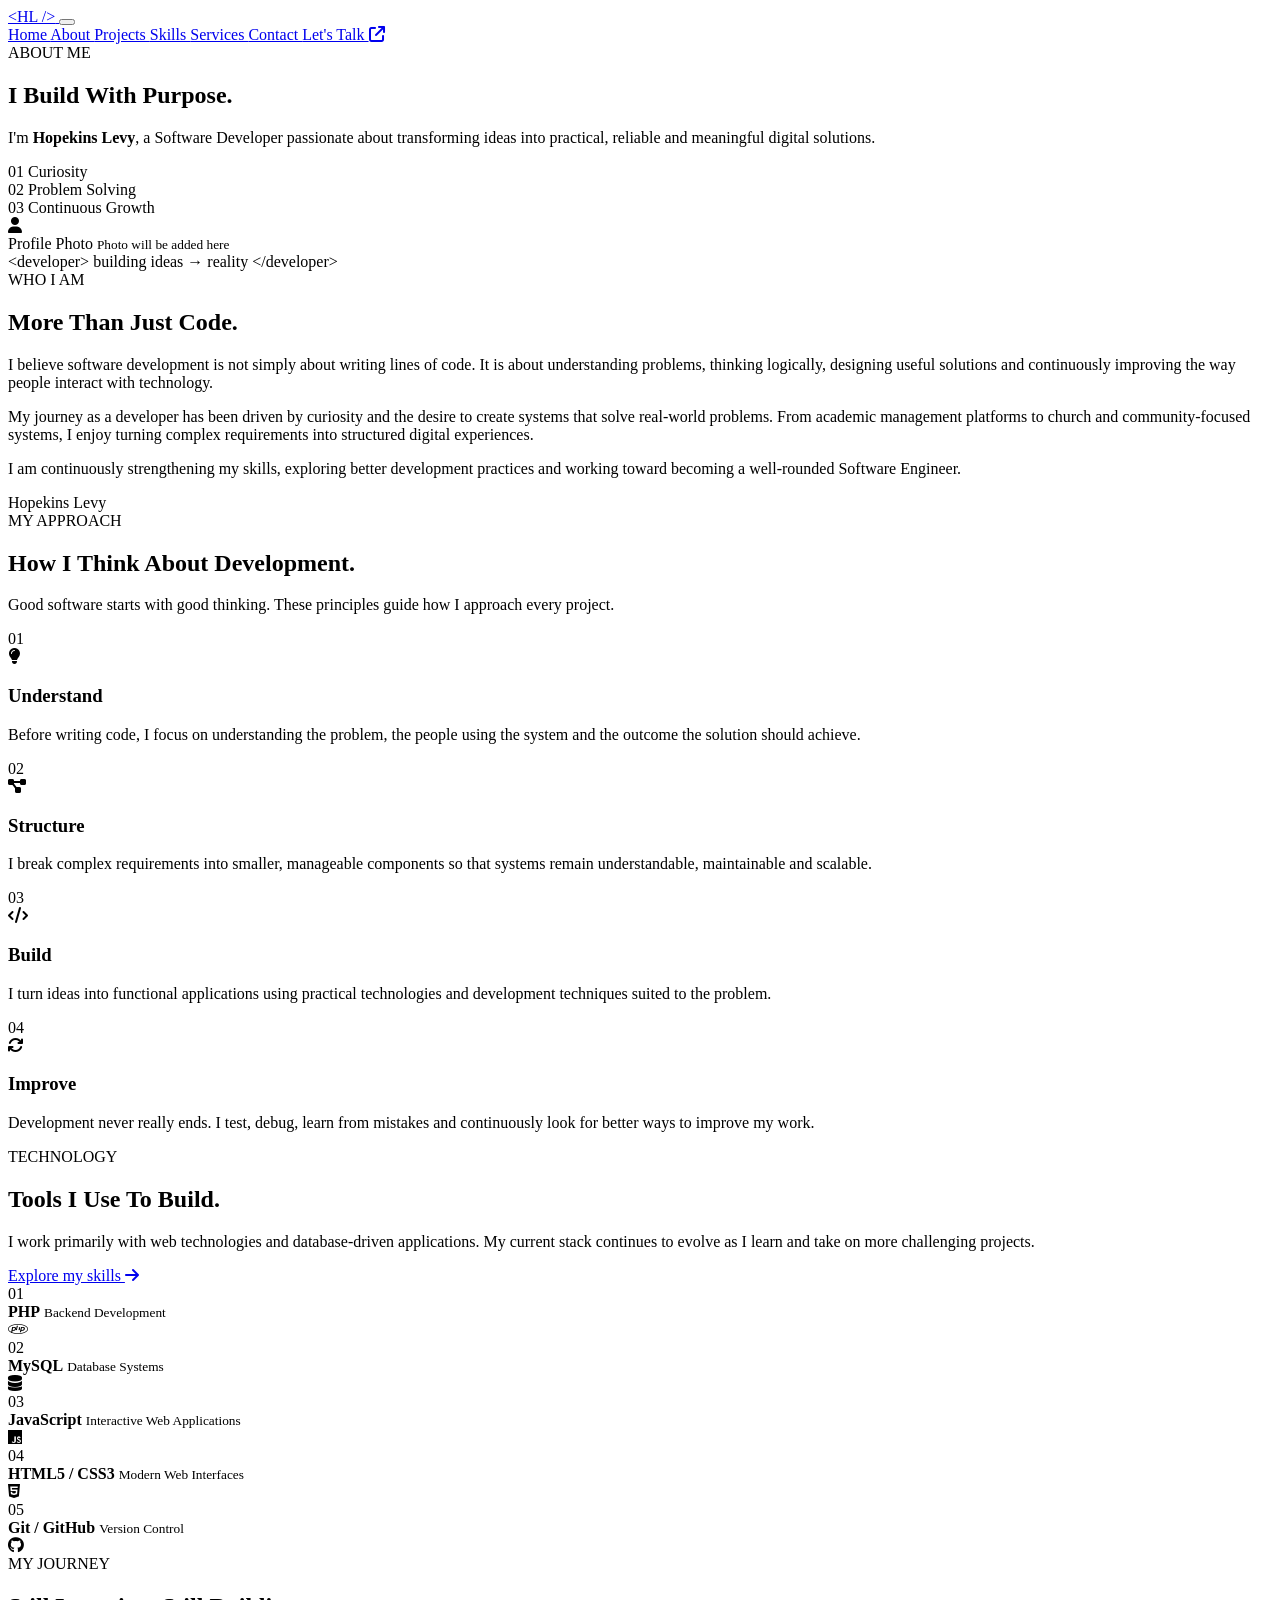
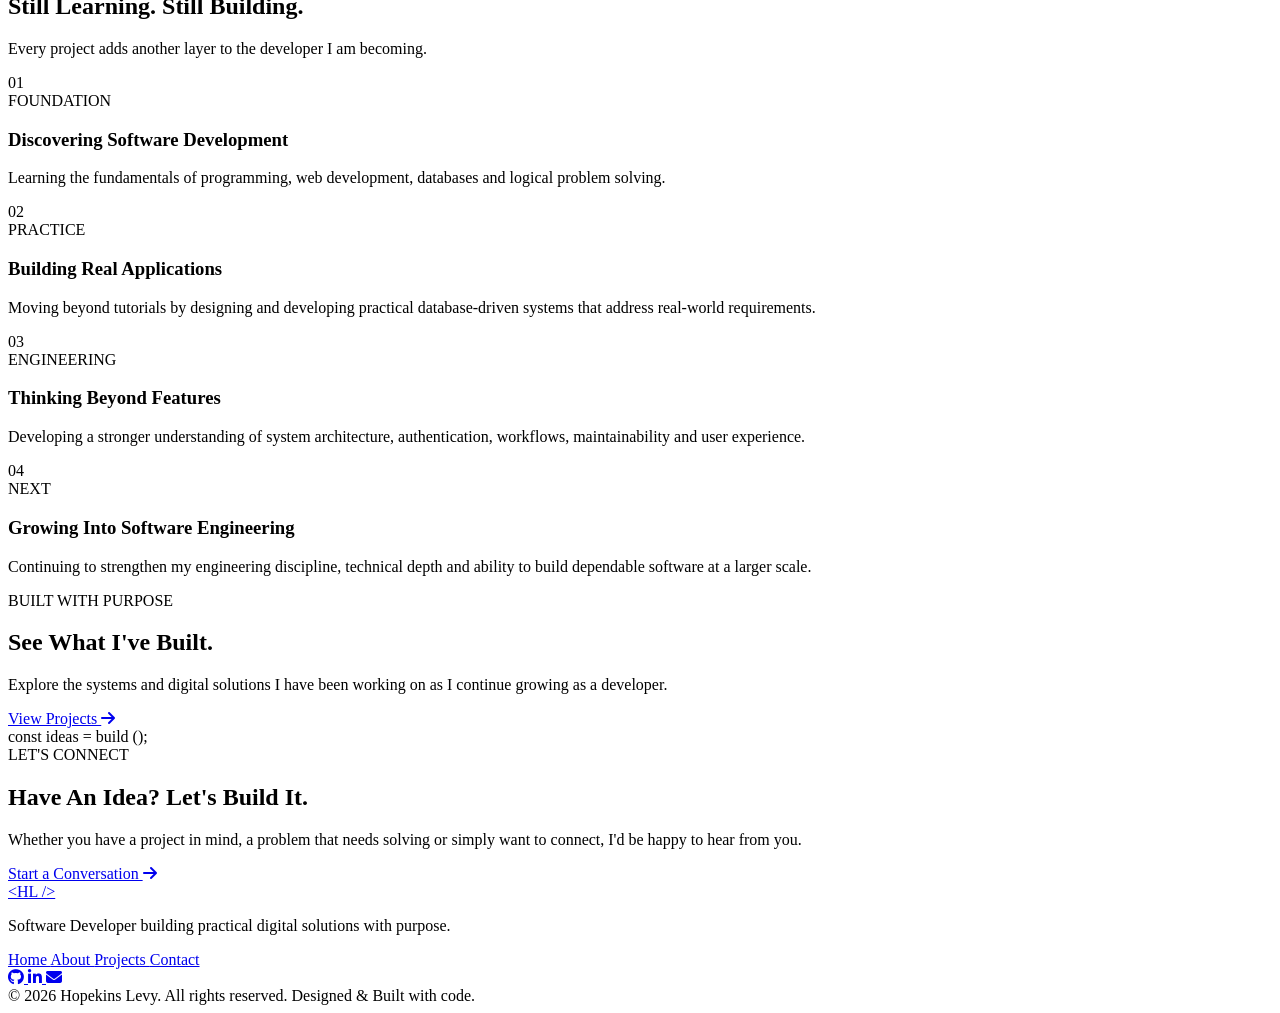
==== about.html @ 7e8008f3 "Add files via upload" ====
<!DOCTYPE html>
<html lang="en">
<head>
    <meta charset="UTF-8">
    <meta name="viewport" content="width=device-width, initial-scale=1.0">

    <meta
        name="description"
        content="About Hopekins Levy — Software Developer focused on building modern, practical and meaningful digital solutions."
    >

    <meta name="author" content="Hopekins Levy">

    <title>About Me | Hopekins Levy</title>

    <!-- Google Fonts -->
    <link rel="preconnect" href="https://fonts.googleapis.com">
    <link rel="preconnect" href="https://fonts.gstatic.com" crossorigin>

    <link
        href="https://fonts.googleapis.com/css2?family=Inter:wght@400;500;600;700;800&family=JetBrains+Mono:wght@400;500;600&display=swap"
        rel="stylesheet"
    >

    <!-- Font Awesome -->
    <link
        rel="stylesheet"
        href="https://cdnjs.cloudflare.com/ajax/libs/font-awesome/6.5.2/css/all.min.css"
    >

    <!-- Main Styles -->
    <link rel="stylesheet" href="css/style.css">
</head>

<body>

    <!-- =========================================================
         HEADER
    ========================================================== -->
    <header class="site-header">

        <div class="container nav-container">

            <a href="index.html" class="logo">
                <span class="logo-mark">&lt;HL /&gt;</span>
            </a>

            <button
                class="menu-toggle"
                id="menuToggle"
                aria-label="Open navigation menu"
                aria-expanded="false"
            >
                <span></span>
                <span></span>
                <span></span>
            </button>

            <nav class="main-nav" id="mainNav">

                <a href="index.html">
                    Home
                </a>

                <a href="about.html" class="active">
                    About
                </a>

                <a href="projects.html">
                    Projects
                </a>

                <a href="index.html#skills">
                    Skills
                </a>

                <a href="index.html#services">
                    Services
                </a>

                <a href="index.html#contact">
                    Contact
                </a>

                <a href="index.html#contact" class="nav-cta">
                    Let's Talk
                    <i class="fa-solid fa-arrow-up-right-from-square"></i>
                </a>

            </nav>

        </div>

    </header>


    <main>

        <!-- =====================================================
             ABOUT HERO
        ====================================================== -->
        <section class="about-hero">

            <div class="about-grid-bg"></div>

            <div class="container">

                <div class="about-hero-content">

                    <div class="section-eyebrow">
                        <span class="eyebrow-line"></span>
                        <span>ABOUT ME</span>
                    </div>

                    <h1>
                        I Build With
                        <span>Purpose.</span>
                    </h1>

                    <p class="about-hero-intro">
                        I'm <strong>Hopekins Levy</strong>, a Software Developer
                        passionate about transforming ideas into practical,
                        reliable and meaningful digital solutions.
                    </p>

                    <div class="about-hero-meta">

                        <div class="about-meta-item">
                            <span class="meta-number">01</span>
                            <span class="meta-label">Curiosity</span>
                        </div>

                        <div class="about-meta-item">
                            <span class="meta-number">02</span>
                            <span class="meta-label">Problem Solving</span>
                        </div>

                        <div class="about-meta-item">
                            <span class="meta-number">03</span>
                            <span class="meta-label">Continuous Growth</span>
                        </div>

                    </div>

                </div>

            </div>

        </section>


        <!-- =====================================================
             INTRODUCTION
        ====================================================== -->
        <section class="about-introduction">

            <div class="container">

                <div class="about-intro-grid">

                    <!-- Profile Visual -->
                    <div class="about-profile">

                        <div class="profile-frame">

                            <div class="profile-placeholder">

                                <div class="profile-placeholder-icon">
                                    <i class="fa-solid fa-user"></i>
                                </div>

                                <span>
                                    Profile Photo
                                </span>

                                <small>
                                    Photo will be added here
                                </small>

                            </div>

                            <div class="profile-corner profile-corner-top"></div>
                            <div class="profile-corner profile-corner-bottom"></div>

                        </div>

                        <div class="profile-code">
                            <span>&lt;developer&gt;</span>
                            <span>building ideas → reality</span>
                            <span>&lt;/developer&gt;</span>
                        </div>

                    </div>


                    <!-- Introduction Content -->
                    <div class="about-intro-content">

                        <div class="section-eyebrow">
                            <span class="eyebrow-line"></span>
                            <span>WHO I AM</span>
                        </div>

                        <h2>
                            More Than Just
                            <span>Code.</span>
                        </h2>

                        <p>
                            I believe software development is not simply about
                            writing lines of code. It is about understanding
                            problems, thinking logically, designing useful
                            solutions and continuously improving the way people
                            interact with technology.
                        </p>

                        <p>
                            My journey as a developer has been driven by
                            curiosity and the desire to create systems that
                            solve real-world problems. From academic management
                            platforms to church and community-focused systems,
                            I enjoy turning complex requirements into
                            structured digital experiences.
                        </p>

                        <p>
                            I am continuously strengthening my skills,
                            exploring better development practices and working
                            toward becoming a well-rounded Software Engineer.
                        </p>

                        <div class="about-signature">
                            <span class="signature-line"></span>
                            <span>Hopekins Levy</span>
                        </div>

                    </div>

                </div>

            </div>

        </section>


        <!-- =====================================================
             DEVELOPMENT MINDSET
        ====================================================== -->
        <section class="about-mindset">

            <div class="container">

                <div class="section-heading-centered">

                    <div class="section-eyebrow">
                        <span class="eyebrow-line"></span>
                        <span>MY APPROACH</span>
                        <span class="eyebrow-line"></span>
                    </div>

                    <h2>
                        How I Think About
                        <span>Development.</span>
                    </h2>

                    <p>
                        Good software starts with good thinking.
                        These principles guide how I approach every project.
                    </p>

                </div>


                <div class="mindset-grid">

                    <!-- Card 01 -->
                    <article class="mindset-card">

                        <div class="mindset-number">
                            01
                        </div>

                        <div class="mindset-icon">
                            <i class="fa-solid fa-lightbulb"></i>
                        </div>

                        <h3>
                            Understand
                        </h3>

                        <p>
                            Before writing code, I focus on understanding the
                            problem, the people using the system and the
                            outcome the solution should achieve.
                        </p>

                    </article>


                    <!-- Card 02 -->
                    <article class="mindset-card">

                        <div class="mindset-number">
                            02
                        </div>

                        <div class="mindset-icon">
                            <i class="fa-solid fa-diagram-project"></i>
                        </div>

                        <h3>
                            Structure
                        </h3>

                        <p>
                            I break complex requirements into smaller,
                            manageable components so that systems remain
                            understandable, maintainable and scalable.
                        </p>

                    </article>


                    <!-- Card 03 -->
                    <article class="mindset-card">

                        <div class="mindset-number">
                            03
                        </div>

                        <div class="mindset-icon">
                            <i class="fa-solid fa-code"></i>
                        </div>

                        <h3>
                            Build
                        </h3>

                        <p>
                            I turn ideas into functional applications using
                            practical technologies and development techniques
                            suited to the problem.
                        </p>

                    </article>


                    <!-- Card 04 -->
                    <article class="mindset-card">

                        <div class="mindset-number">
                            04
                        </div>

                        <div class="mindset-icon">
                            <i class="fa-solid fa-arrows-rotate"></i>
                        </div>

                        <h3>
                            Improve
                        </h3>

                        <p>
                            Development never really ends. I test, debug,
                            learn from mistakes and continuously look for
                            better ways to improve my work.
                        </p>

                    </article>

                </div>

            </div>

        </section>


        <!-- =====================================================
             TECHNOLOGY STACK
        ====================================================== -->
        <section class="about-stack">

            <div class="container">

                <div class="about-stack-grid">

                    <div class="about-stack-content">

                        <div class="section-eyebrow">
                            <span class="eyebrow-line"></span>
                            <span>TECHNOLOGY</span>
                        </div>

                        <h2>
                            Tools I Use To
                            <span>Build.</span>
                        </h2>

                        <p>
                            I work primarily with web technologies and
                            database-driven applications. My current stack
                            continues to evolve as I learn and take on more
                            challenging projects.
                        </p>

                        <a href="index.html#skills" class="about-stack-link">
                            Explore my skills
                            <i class="fa-solid fa-arrow-right"></i>
                        </a>

                    </div>


                    <div class="technology-list">

                        <div class="technology-item">
                            <span class="technology-index">01</span>

                            <div>
                                <strong>PHP</strong>
                                <small>Backend Development</small>
                            </div>

                            <i class="fa-brands fa-php"></i>
                        </div>


                        <div class="technology-item">
                            <span class="technology-index">02</span>

                            <div>
                                <strong>MySQL</strong>
                                <small>Database Systems</small>
                            </div>

                            <i class="fa-solid fa-database"></i>
                        </div>


                        <div class="technology-item">
                            <span class="technology-index">03</span>

                            <div>
                                <strong>JavaScript</strong>
                                <small>Interactive Web Applications</small>
                            </div>

                            <i class="fa-brands fa-js"></i>
                        </div>


                        <div class="technology-item">
                            <span class="technology-index">04</span>

                            <div>
                                <strong>HTML5 / CSS3</strong>
                                <small>Modern Web Interfaces</small>
                            </div>

                            <i class="fa-brands fa-html5"></i>
                        </div>


                        <div class="technology-item">
                            <span class="technology-index">05</span>

                            <div>
                                <strong>Git / GitHub</strong>
                                <small>Version Control</small>
                            </div>

                            <i class="fa-brands fa-github"></i>
                        </div>

                    </div>

                </div>

            </div>

        </section>


        <!-- =====================================================
             JOURNEY / TIMELINE
        ====================================================== -->
        <section class="about-journey">

            <div class="container">

                <div class="section-heading-centered">

                    <div class="section-eyebrow">
                        <span class="eyebrow-line"></span>
                        <span>MY JOURNEY</span>
                        <span class="eyebrow-line"></span>
                    </div>

                    <h2>
                        Still Learning.
                        <span>Still Building.</span>
                    </h2>

                    <p>
                        Every project adds another layer to the developer
                        I am becoming.
                    </p>

                </div>


                <div class="journey-timeline">

                    <div class="timeline-line"></div>


                    <!-- Journey 01 -->
                    <div class="timeline-item">

                        <div class="timeline-marker">
                            <span>01</span>
                        </div>

                        <div class="timeline-content">

                            <span class="timeline-label">
                                FOUNDATION
                            </span>

                            <h3>
                                Discovering Software Development
                            </h3>

                            <p>
                                Learning the fundamentals of programming,
                                web development, databases and logical
                                problem solving.
                            </p>

                        </div>

                    </div>


                    <!-- Journey 02 -->
                    <div class="timeline-item">

                        <div class="timeline-marker">
                            <span>02</span>
                        </div>

                        <div class="timeline-content">

                            <span class="timeline-label">
                                PRACTICE
                            </span>

                            <h3>
                                Building Real Applications
                            </h3>

                            <p>
                                Moving beyond tutorials by designing and
                                developing practical database-driven systems
                                that address real-world requirements.
                            </p>

                        </div>

                    </div>


                    <!-- Journey 03 -->
                    <div class="timeline-item">

                        <div class="timeline-marker">
                            <span>03</span>
                        </div>

                        <div class="timeline-content">

                            <span class="timeline-label">
                                ENGINEERING
                            </span>

                            <h3>
                                Thinking Beyond Features
                            </h3>

                            <p>
                                Developing a stronger understanding of system
                                architecture, authentication, workflows,
                                maintainability and user experience.
                            </p>

                        </div>

                    </div>


                    <!-- Journey 04 -->
                    <div class="timeline-item">

                        <div class="timeline-marker">
                            <span>04</span>
                        </div>

                        <div class="timeline-content">

                            <span class="timeline-label">
                                NEXT
                            </span>

                            <h3>
                                Growing Into Software Engineering
                            </h3>

                            <p>
                                Continuing to strengthen my engineering
                                discipline, technical depth and ability to
                                build dependable software at a larger scale.
                            </p>

                        </div>

                    </div>

                </div>

            </div>

        </section>


        <!-- =====================================================
             PROJECT CONNECTION
        ====================================================== -->
        <section class="about-projects">

            <div class="container">

                <div class="about-projects-box">

                    <div class="about-projects-content">

                        <span class="about-projects-label">
                            BUILT WITH PURPOSE
                        </span>

                        <h2>
                            See What I've
                            <span>Built.</span>
                        </h2>

                        <p>
                            Explore the systems and digital solutions I have
                            been working on as I continue growing as a
                            developer.
                        </p>

                        <a href="projects.html" class="about-projects-button">
                            View Projects
                            <i class="fa-solid fa-arrow-right"></i>
                        </a>

                    </div>


                    <div class="about-projects-decoration">

                        <div class="code-decoration">
                            <span>const</span>
                            <span>ideas</span>
                            <span>=</span>
                            <span>build</span>
                            <span>();</span>
                        </div>

                    </div>

                </div>

            </div>

        </section>


        <!-- =====================================================
             CTA
        ====================================================== -->
        <section class="about-cta">

            <div class="container">

                <div class="about-cta-inner">

                    <div class="section-eyebrow">
                        <span class="eyebrow-line"></span>
                        <span>LET'S CONNECT</span>
                    </div>

                    <h2>
                        Have An Idea?
                        <span>Let's Build It.</span>
                    </h2>

                    <p>
                        Whether you have a project in mind, a problem that
                        needs solving or simply want to connect, I'd be happy
                        to hear from you.
                    </p>

                    <a href="index.html#contact" class="cta-button">
                        Start a Conversation
                        <i class="fa-solid fa-arrow-right"></i>
                    </a>

                </div>

            </div>

        </section>

    </main>


    <!-- =========================================================
         FOOTER
    ========================================================== -->
    <footer class="site-footer">

        <div class="container">

            <div class="footer-top">

                <div class="footer-brand">

                    <a href="index.html" class="logo">
                        <span class="logo-mark">&lt;HL /&gt;</span>
                    </a>

                    <p>
                        Software Developer building practical digital
                        solutions with purpose.
                    </p>

                </div>


                <div class="footer-links">

                    <a href="index.html">
                        Home
                    </a>

                    <a href="about.html">
                        About
                    </a>

                    <a href="projects.html">
                        Projects
                    </a>

                    <a href="index.html#contact">
                        Contact
                    </a>

                </div>


                <div class="footer-socials">

                    <a href="#" aria-label="GitHub">
                        <i class="fa-brands fa-github"></i>
                    </a>

                    <a href="#" aria-label="LinkedIn">
                        <i class="fa-brands fa-linkedin-in"></i>
                    </a>

                    <a href="mailto:your@email.com" aria-label="Email">
                        <i class="fa-solid fa-envelope"></i>
                    </a>

                </div>

            </div>


            <div class="footer-bottom">

                <span>
                    © <span id="currentYear"></span> Hopekins Levy.
                    All rights reserved.
                </span>

                <span class="footer-code">
                    Designed & Built with code.
                </span>

            </div>

        </div>

    </footer>


    <!-- =========================================================
         SCRIPT
    ========================================================== -->
    <script src="js/script.js"></script>

</body>
</html>
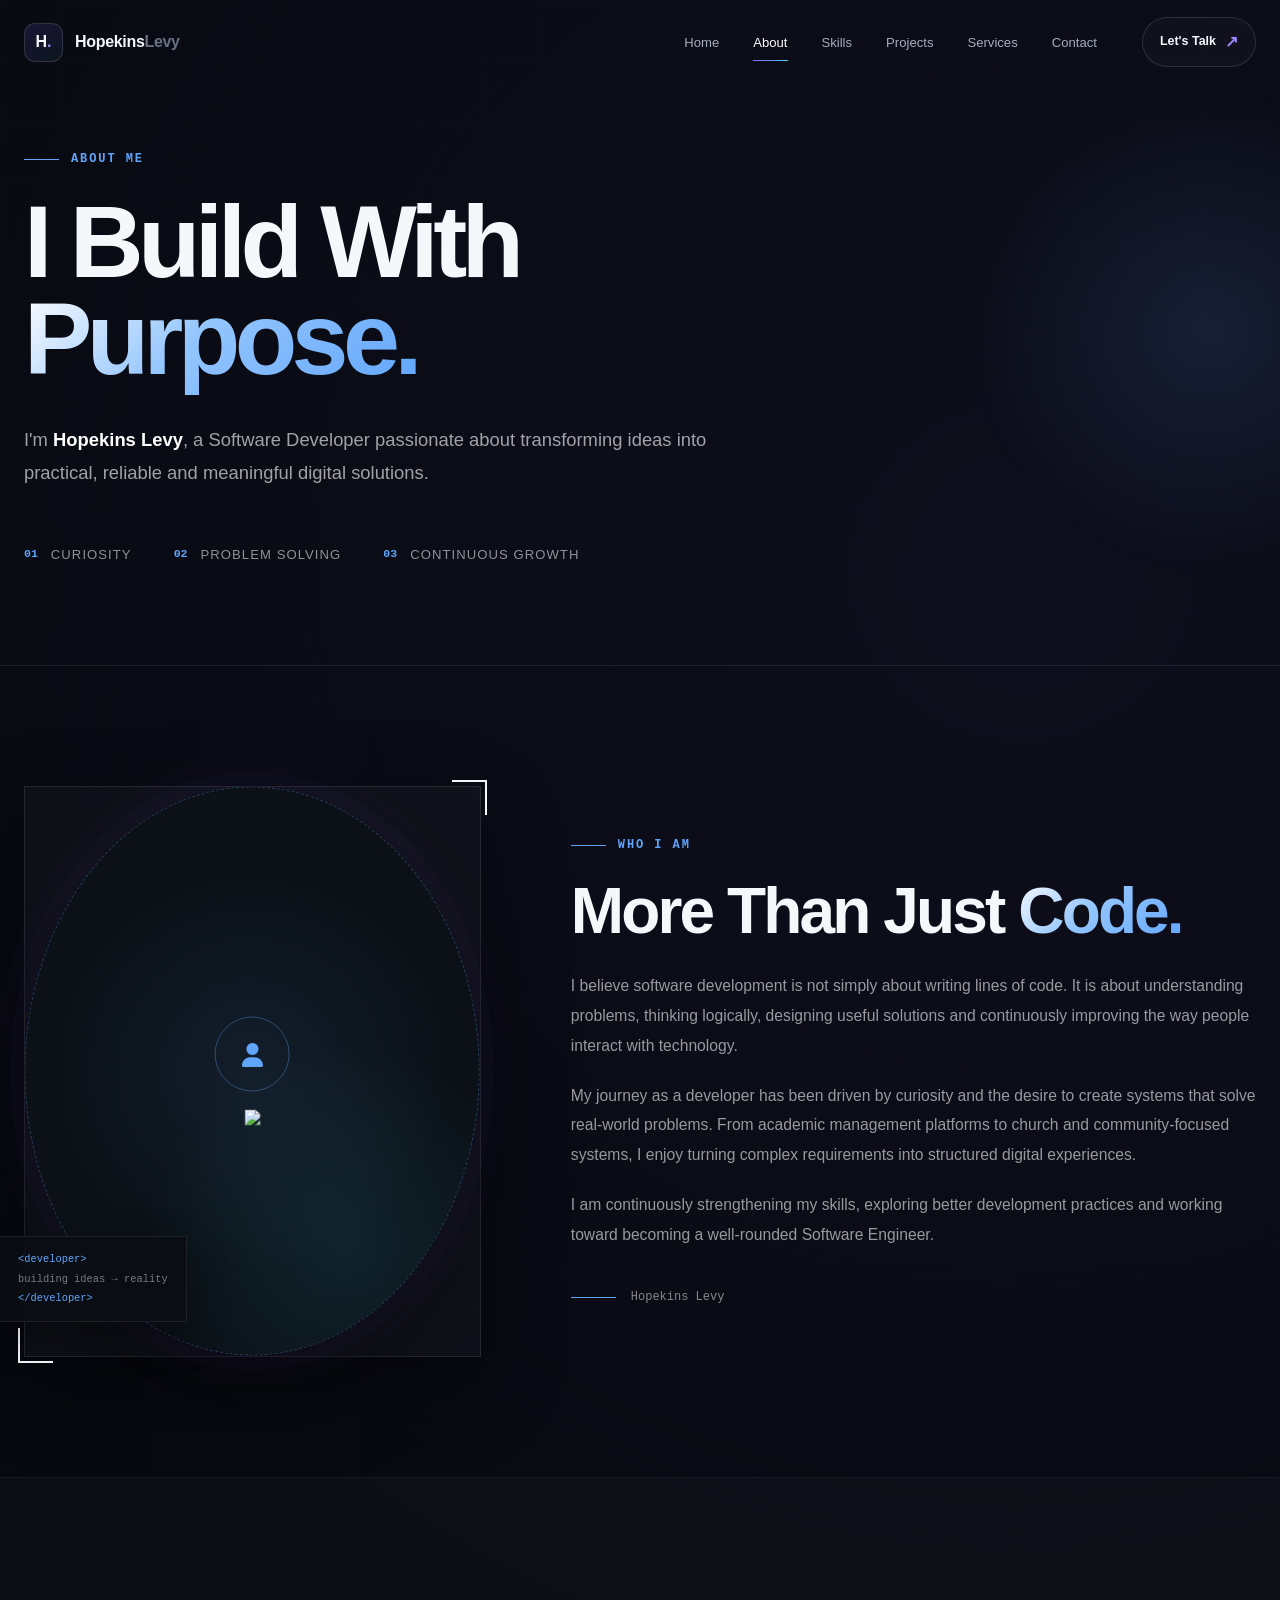
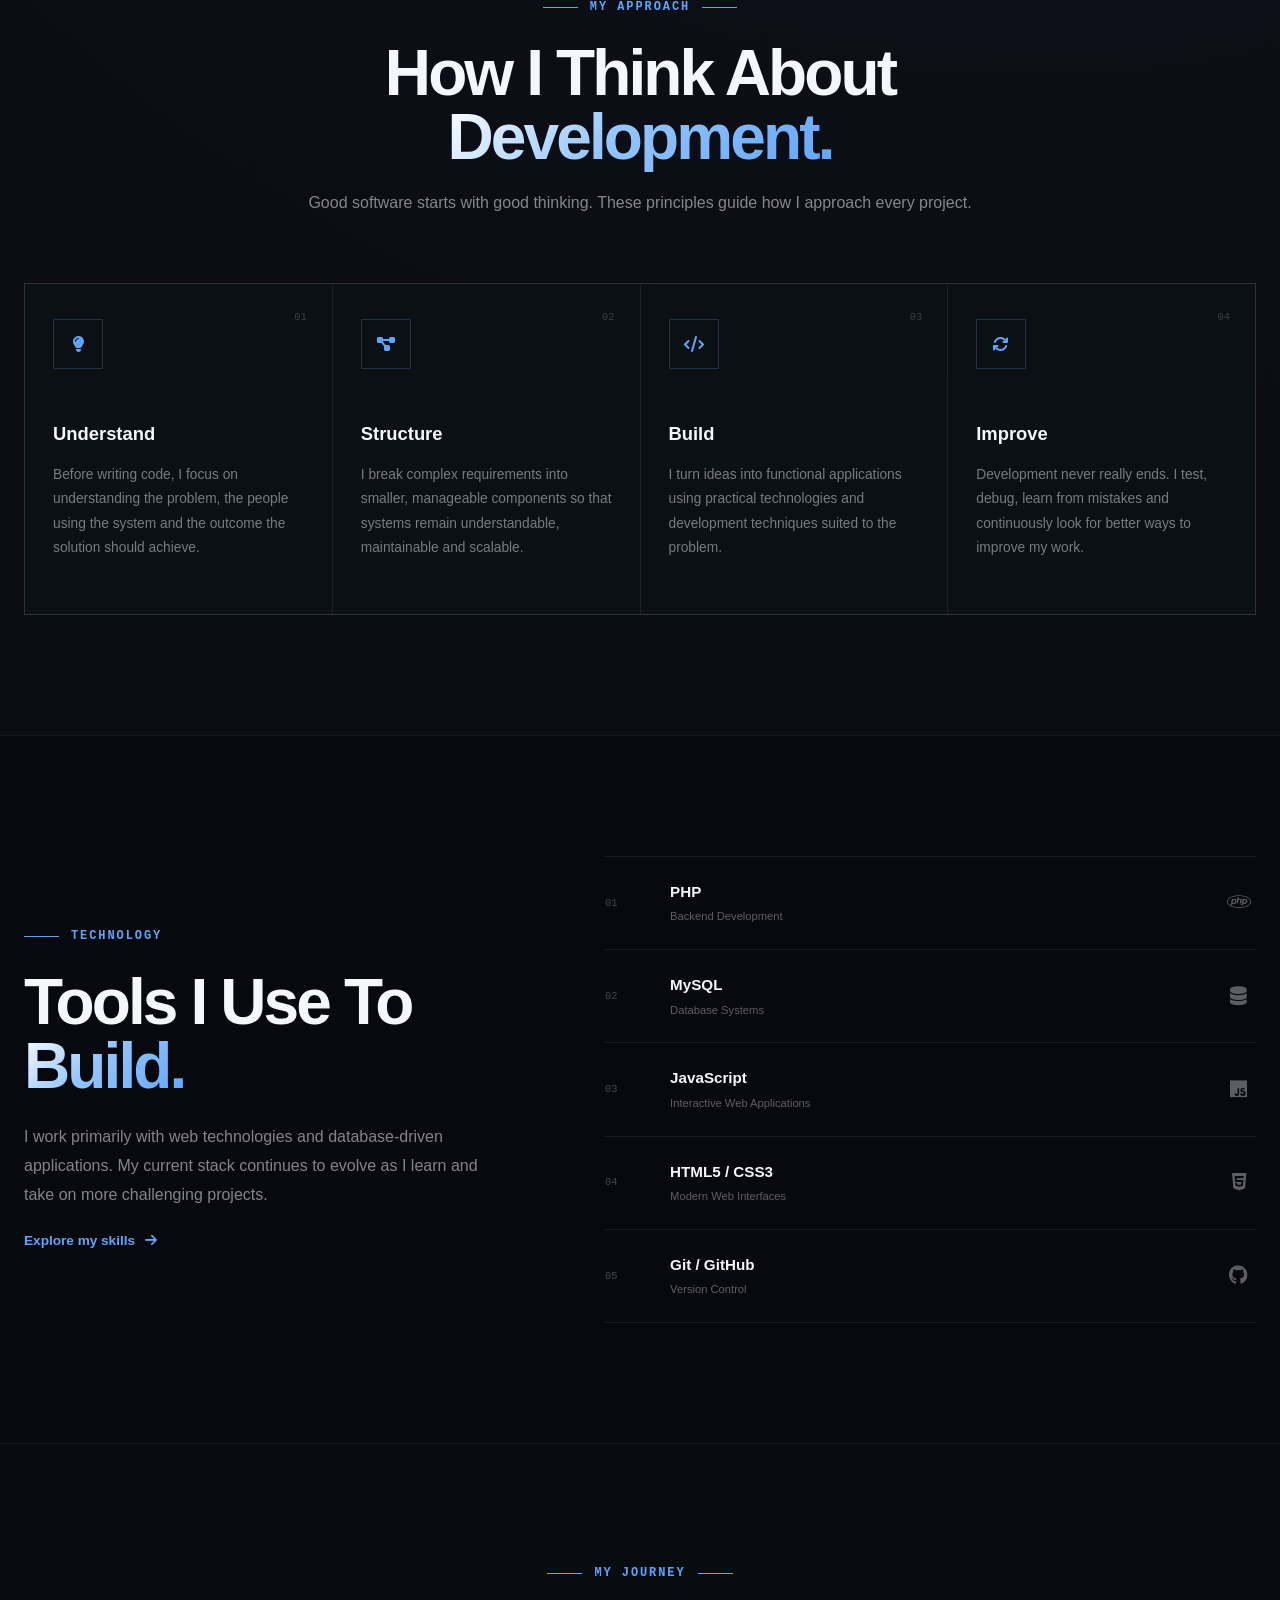
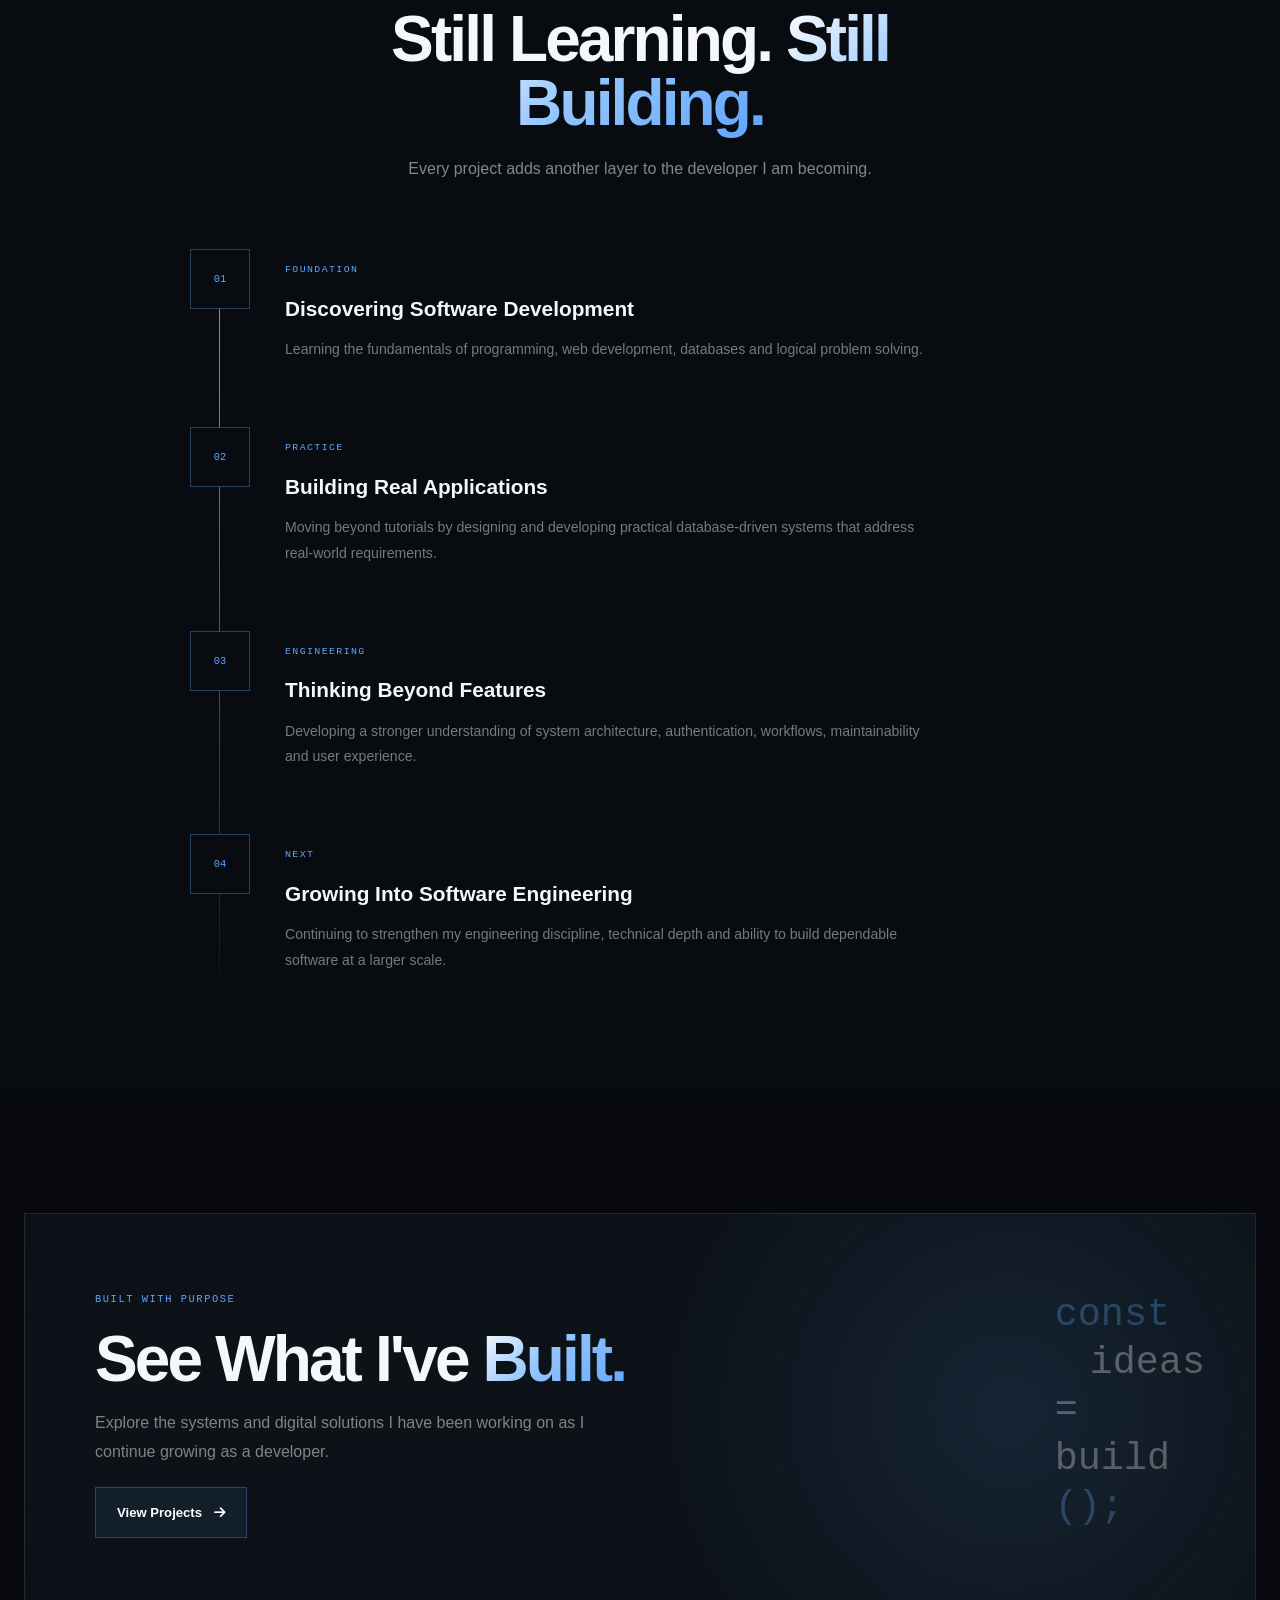
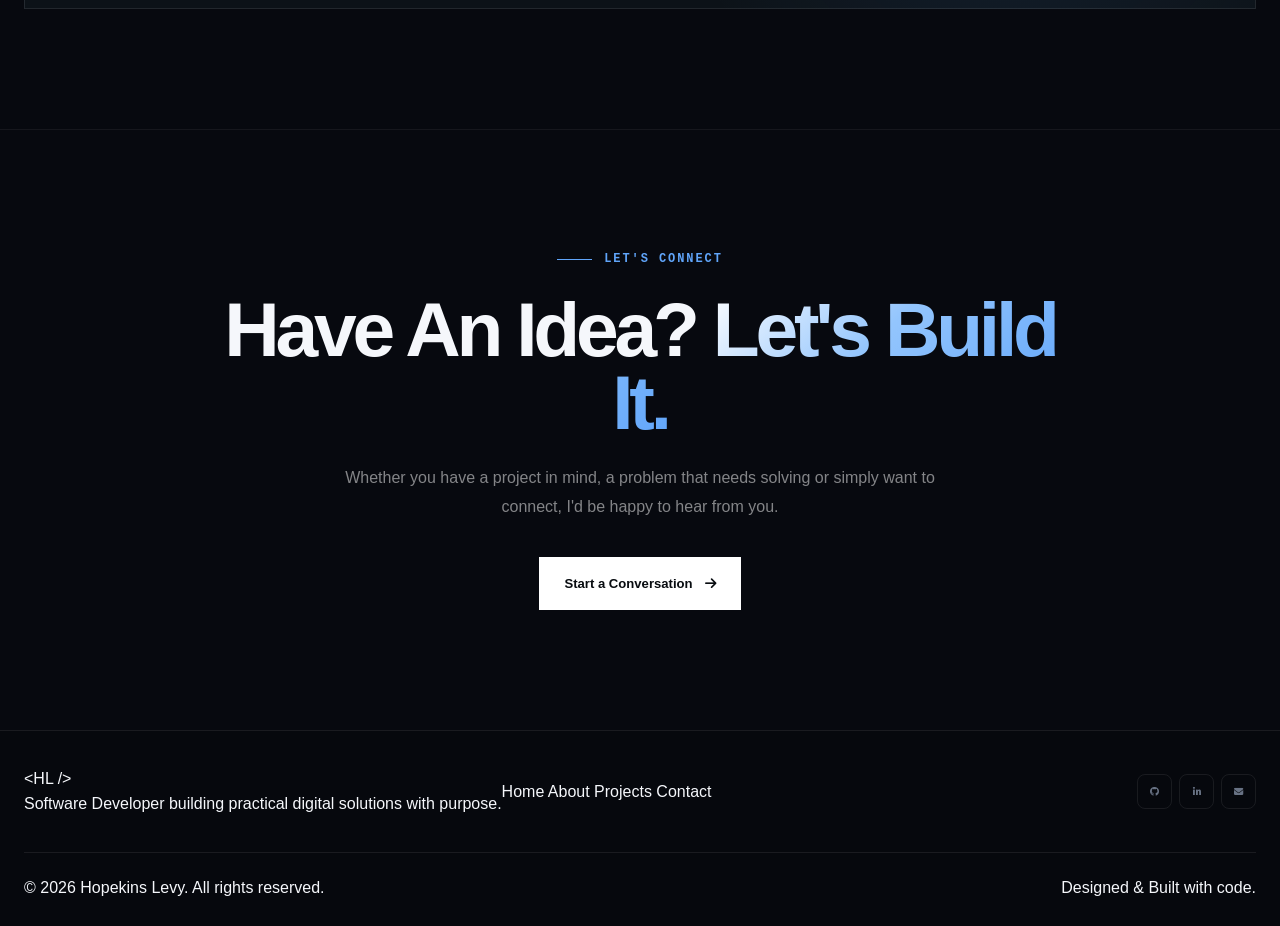
==== commit 0f300d64: "Update about.html" ====
--- a/about.html
+++ b/about.html
@@ -33,67 +33,73 @@
 </head>
 
 <body>
-
-    <!-- =========================================================
-         HEADER
-    ========================================================== -->
-    <header class="site-header">
+<!-- =========================================================
+         HEADER / NAVIGATION
+         ========================================================= -->
+    <header class="site-header" id="siteHeader">
 
         <div class="container nav-container">
 
-            <a href="index.html" class="logo">
-                <span class="logo-mark">&lt;HL /&gt;</span>
+            <!-- Logo -->
+            <a href="#home" class="brand" aria-label="Hopekins Levy Home">
+
+                <span class="brand-mark">
+                    H<span>.</span>
+                </span>
+
+                <span class="brand-name">
+                    Hopekins<span>Levy</span>
+                </span>
+
             </a>
 
-            <button
-                class="menu-toggle"
-                id="menuToggle"
-                aria-label="Open navigation menu"
-                aria-expanded="false"
-            >
-                <span></span>
-                <span></span>
-                <span></span>
-            </button>
-
-            <nav class="main-nav" id="mainNav">
-
-                <a href="index.html">
-                    Home
+
+            <!-- Desktop Navigation -->
+            <nav class="main-nav" id="mainNav" aria-label="Main navigation">
+
+                <a href="index.html" class="nav-link">Home</a>
+
+                <a href="about.html" class="nav-link active">About</a>
+
+                <a href="skills.html" class="nav-link">Skills</a>
+
+                <a href="project.html" class="nav-link">Projects</a>
+
+                <a href="services.html" class="nav-link">Services</a>
+
+                <a href="contact.html" class="nav-link">Contact</a>
+
+            </nav>
+
+
+            <!-- Header actions -->
+            <div class="nav-actions">
+
+                <a href="#contact" class="nav-contact-button">
+                    Let's Talk
+                    <span class="button-arrow">↗</span>
                 </a>
 
-                <a href="about.html" class="active">
-                    About
-                </a>
-
-                <a href="projects.html">
-                    Projects
-                </a>
-
-                <a href="index.html#skills">
-                    Skills
-                </a>
-
-                <a href="index.html#services">
-                    Services
-                </a>
-
-                <a href="index.html#contact">
-                    Contact
-                </a>
-
-                <a href="index.html#contact" class="nav-cta">
-                    Let's Talk
-                    <i class="fa-solid fa-arrow-up-right-from-square"></i>
-                </a>
-
-            </nav>
+
+                <!-- Mobile menu button -->
+                <button
+                    class="menu-toggle"
+                    id="menuToggle"
+                    type="button"
+                    aria-label="Open navigation menu"
+                    aria-expanded="false"
+                    aria-controls="mainNav"
+                >
+                    <span></span>
+                    <span></span>
+                    <span></span>
+                </button>
+
+            </div>
 
         </div>
 
     </header>
-
-
     <main>
 
         <!-- =====================================================
@@ -170,12 +176,8 @@
                                 </div>
 
                                 <span>
-                                    Profile Photo
+                                     <img src="assets/images/Generated Image July 05, 2026 - 7_16PM.png">
                                 </span>
-
-                                <small>
-                                    Photo will be added here
-                                </small>
 
                             </div>
 
@@ -811,4 +813,4 @@
     <script src="js/script.js"></script>
 
 </body>
-</html>+</html>
--- a/css/style.css
+++ b/css/style.css
@@ -0,0 +1,8094 @@
+/* ================================================================
+   HOPEKINS LEVY — PERSONAL PORTFOLIO
+   Main stylesheet
+   Modern Dark Developer Portfolio
+   ================================================================ */
+
+
+/* ================================================================
+   01. ROOT VARIABLES
+   ================================================================ */
+
+:root {
+
+    /* Colors */
+    --bg-main: #07090f;
+    --bg-secondary: #0b0e16;
+    --bg-card: #10141e;
+    --bg-card-light: #141925;
+
+    --text-primary: #f5f7fb;
+    --text-secondary: #a4adbd;
+    --text-muted: #687284;
+
+    --accent: #7c5cff;
+    --accent-light: #9d87ff;
+    --accent-blue: #4f8cff;
+    --accent-cyan: #42d9ff;
+
+    --border: rgba(255, 255, 255, 0.08);
+    --border-light: rgba(255, 255, 255, 0.13);
+
+    --white: #ffffff;
+
+    /* Gradients */
+    --gradient-main:
+        linear-gradient(
+            135deg,
+            #8b6cff 0%,
+            #5f8cff 50%,
+            #43d9ff 100%
+        );
+
+    --gradient-text:
+        linear-gradient(
+            100deg,
+            #a58dff 0%,
+            #6f9dff 48%,
+            #52dcff 100%
+        );
+
+    /* Typography */
+    --font-body: "Inter", sans-serif;
+    --font-display: "Space Grotesk", sans-serif;
+
+    /* Layout */
+    --container: 1240px;
+    --nav-height: 84px;
+
+    /* Radius */
+    --radius-sm: 8px;
+    --radius-md: 16px;
+    --radius-lg: 24px;
+    --radius-xl: 32px;
+
+    /* Shadows */
+    --shadow-card:
+        0 25px 70px rgba(0, 0, 0, 0.35);
+
+    --shadow-glow:
+        0 0 60px rgba(124, 92, 255, 0.16);
+
+    /* Transitions */
+    --transition-fast: 0.2s ease;
+    --transition: 0.35s ease;
+    --transition-slow: 0.6s ease;
+}
+
+
+/* ================================================================
+   02. RESET
+   ================================================================ */
+
+*,
+*::before,
+*::after {
+    margin: 0;
+    padding: 0;
+    box-sizing: border-box;
+}
+
+
+html {
+    scroll-behavior: smooth;
+    scroll-padding-top: 100px;
+}
+
+
+body {
+    min-height: 100vh;
+
+    background:
+        radial-gradient(
+            circle at 80% 10%,
+            rgba(91, 75, 180, 0.08),
+            transparent 28%
+        ),
+        var(--bg-main);
+
+    color: var(--text-primary);
+
+    font-family: var(--font-body);
+
+    line-height: 1.6;
+
+    overflow-x: hidden;
+}
+
+
+body.menu-open {
+    overflow: hidden;
+}
+
+
+img {
+    display: block;
+    max-width: 100%;
+}
+
+
+a {
+    color: inherit;
+    text-decoration: none;
+}
+
+
+button,
+input,
+textarea {
+    font: inherit;
+}
+
+
+button {
+    border: 0;
+    cursor: pointer;
+}
+
+
+ul,
+ol {
+    list-style: none;
+}
+
+
+/* ================================================================
+   03. GLOBAL CONTAINER / SECTION
+   ================================================================ */
+
+.container {
+    width: min(
+        calc(100% - 48px),
+        var(--container)
+    );
+
+    margin-inline: auto;
+}
+
+
+.section {
+    position: relative;
+    padding: 140px 0;
+}
+
+
+.section-heading {
+    display: flex;
+    align-items: flex-start;
+    gap: 30px;
+
+    margin-bottom: 75px;
+}
+
+
+.section-number {
+    display: flex;
+    align-items: center;
+    justify-content: center;
+
+    min-width: 48px;
+    height: 48px;
+
+    border: 1px solid var(--border-light);
+    border-radius: 50%;
+
+    color: var(--accent-light);
+
+    font-family: var(--font-display);
+    font-size: 0.78rem;
+    font-weight: 600;
+
+    letter-spacing: 0.05em;
+}
+
+
+.section-label {
+    margin-bottom: 13px;
+
+    color: var(--accent-light);
+
+    font-size: 0.72rem;
+    font-weight: 700;
+
+    letter-spacing: 0.2em;
+}
+
+
+.section-heading h2 {
+    max-width: 750px;
+
+    font-family: var(--font-display);
+
+    font-size: clamp(
+        2.3rem,
+        5vw,
+        4.5rem
+    );
+
+    font-weight: 600;
+
+    line-height: 1.04;
+
+    letter-spacing: -0.045em;
+}
+
+
+.gradient-text {
+    background: var(--gradient-text);
+
+    -webkit-background-clip: text;
+    background-clip: text;
+
+    -webkit-text-fill-color: transparent;
+    color: transparent;
+}
+
+
+/* ================================================================
+   04. PAGE LOADER
+   ================================================================ */
+
+.page-loader {
+    position: fixed;
+
+    inset: 0;
+
+    z-index: 9999;
+
+    display: flex;
+    flex-direction: column;
+    align-items: center;
+    justify-content: center;
+
+    gap: 25px;
+
+    background: var(--bg-main);
+
+    transition:
+        opacity 0.6s ease,
+        visibility 0.6s ease;
+}
+
+
+.page-loader.loaded {
+    opacity: 0;
+    visibility: hidden;
+}
+
+
+.loader-logo {
+    display: flex;
+    align-items: center;
+    justify-content: center;
+
+    width: 70px;
+    height: 70px;
+
+    border: 1px solid var(--border-light);
+    border-radius: 18px;
+
+    background: rgba(255, 255, 255, 0.025);
+
+    box-shadow: var(--shadow-glow);
+
+    font-family: var(--font-display);
+    font-size: 1.8rem;
+    font-weight: 700;
+}
+
+
+.loader-logo span {
+    background: var(--gradient-text);
+
+    -webkit-background-clip: text;
+    background-clip: text;
+
+    -webkit-text-fill-color: transparent;
+}
+
+
+.loader-line {
+    width: 100px;
+    height: 2px;
+
+    overflow: hidden;
+
+    background: rgba(255, 255, 255, 0.08);
+}
+
+
+.loader-line::after {
+    content: "";
+
+    display: block;
+
+    width: 100%;
+    height: 100%;
+
+    background: var(--gradient-main);
+
+    transform: translateX(-100%);
+
+    animation: loaderProgress 1.2s ease forwards;
+}
+
+
+@keyframes loaderProgress {
+
+    to {
+        transform: translateX(0);
+    }
+
+}
+
+
+/* ================================================================
+   05. HEADER
+   ================================================================ */
+
+.site-header {
+    position: fixed;
+
+    top: 0;
+    left: 0;
+
+    z-index: 1000;
+
+    width: 100%;
+
+    border-bottom: 1px solid transparent;
+
+    transition:
+        background var(--transition),
+        border-color var(--transition),
+        backdrop-filter var(--transition);
+}
+
+
+.site-header.scrolled {
+    background: rgba(7, 9, 15, 0.82);
+
+    border-color: var(--border);
+
+    backdrop-filter: blur(20px);
+}
+
+
+.nav-container {
+    display: flex;
+    align-items: center;
+    justify-content: space-between;
+
+    height: var(--nav-height);
+}
+
+
+/* Brand */
+
+.brand {
+    display: inline-flex;
+    align-items: center;
+    gap: 12px;
+
+    flex-shrink: 0;
+}
+
+
+.brand-mark {
+    display: flex;
+    align-items: center;
+    justify-content: center;
+
+    width: 39px;
+    height: 39px;
+
+    border: 1px solid var(--border-light);
+    border-radius: 11px;
+
+    background:
+        linear-gradient(
+            145deg,
+            rgba(124, 92, 255, 0.15),
+            rgba(66, 217, 255, 0.05)
+        );
+
+    font-family: var(--font-display);
+    font-size: 1rem;
+    font-weight: 700;
+}
+
+
+.brand-mark span {
+    color: var(--accent-light);
+}
+
+
+.brand-name {
+    font-family: var(--font-display);
+
+    font-size: 1rem;
+    font-weight: 600;
+
+    letter-spacing: -0.02em;
+}
+
+
+.brand-name span {
+    color: var(--text-muted);
+}
+
+
+/* Navigation */
+
+.main-nav {
+    display: flex;
+    align-items: center;
+    gap: 34px;
+
+    margin-left: auto;
+    margin-right: 45px;
+}
+
+
+.nav-link {
+    position: relative;
+
+    color: var(--text-secondary);
+
+    font-size: 0.82rem;
+    font-weight: 500;
+
+    transition:
+        color var(--transition-fast);
+}
+
+
+.nav-link::after {
+    content: "";
+
+    position: absolute;
+
+    left: 50%;
+    bottom: -8px;
+
+    width: 0;
+    height: 1px;
+
+    background: var(--gradient-main);
+
+    transform: translateX(-50%);
+
+    transition: width var(--transition);
+}
+
+
+.nav-link:hover,
+.nav-link.active {
+    color: var(--white);
+}
+
+
+.nav-link.active::after,
+.nav-link:hover::after {
+    width: 18px;
+}
+
+
+/* Header action */
+
+.nav-actions {
+    display: flex;
+    align-items: center;
+    gap: 15px;
+}
+
+
+.nav-contact-button {
+    display: inline-flex;
+    align-items: center;
+    gap: 9px;
+
+    padding: 11px 17px;
+
+    border: 1px solid var(--border-light);
+    border-radius: 100px;
+
+    background: rgba(255, 255, 255, 0.025);
+
+    color: var(--text-primary);
+
+    font-size: 0.78rem;
+    font-weight: 600;
+
+    transition:
+        background var(--transition),
+        border-color var(--transition),
+        transform var(--transition);
+}
+
+
+.nav-contact-button:hover {
+    background: rgba(124, 92, 255, 0.12);
+
+    border-color: rgba(124, 92, 255, 0.4);
+
+    transform: translateY(-2px);
+}
+
+
+.button-arrow {
+    color: var(--accent-light);
+
+    font-size: 1rem;
+
+    transition: transform var(--transition);
+}
+
+
+.nav-contact-button:hover .button-arrow {
+    transform: translate(2px, -2px);
+}
+
+
+/* Mobile toggle */
+
+.menu-toggle {
+    display: none;
+
+    width: 42px;
+    height: 42px;
+
+    align-items: center;
+    justify-content: center;
+    flex-direction: column;
+    gap: 5px;
+
+    border: 1px solid var(--border);
+    border-radius: 10px;
+
+    background: rgba(255, 255, 255, 0.03);
+}
+
+
+.menu-toggle span {
+    width: 18px;
+    height: 1.5px;
+
+    background: var(--text-primary);
+
+    transition:
+        transform var(--transition),
+        opacity var(--transition);
+}
+
+
+.menu-toggle.active span:nth-child(1) {
+    transform: translateY(6.5px) rotate(45deg);
+}
+
+
+.menu-toggle.active span:nth-child(2) {
+    opacity: 0;
+}
+
+
+.menu-toggle.active span:nth-child(3) {
+    transform: translateY(-6.5px) rotate(-45deg);
+}
+
+
+/* ================================================================
+   06. HERO
+   ================================================================ */
+
+.hero {
+    min-height: 100vh;
+
+    display: flex;
+    align-items: center;
+
+    padding-top: calc(
+        var(--nav-height) + 70px
+    );
+
+    padding-bottom: 80px;
+
+    overflow: hidden;
+}
+
+
+.hero-grid {
+    position: absolute;
+
+    inset: 0;
+
+    pointer-events: none;
+
+    opacity: 0.28;
+
+    background-image:
+        linear-gradient(
+            rgba(255, 255, 255, 0.035) 1px,
+            transparent 1px
+        ),
+        linear-gradient(
+            90deg,
+            rgba(255, 255, 255, 0.035) 1px,
+            transparent 1px
+        );
+
+    background-size: 70px 70px;
+
+    mask-image:
+        linear-gradient(
+            to bottom,
+            black,
+            transparent 80%
+        );
+}
+
+
+.hero-glow {
+    position: absolute;
+
+    width: 550px;
+    height: 550px;
+
+    border-radius: 50%;
+
+    filter: blur(120px);
+
+    pointer-events: none;
+}
+
+
+.hero-glow-one {
+    top: -250px;
+    right: -100px;
+
+    background: rgba(102, 74, 255, 0.13);
+}
+
+
+.hero-glow-two {
+    bottom: -300px;
+    left: -150px;
+
+    background: rgba(48, 154, 255, 0.08);
+}
+
+
+.hero-container {
+    position: relative;
+
+    display: grid;
+
+    grid-template-columns:
+        minmax(0, 1.05fr)
+        minmax(430px, 0.95fr);
+
+    align-items: center;
+
+    gap: 70px;
+}
+
+
+.hero-content {
+    position: relative;
+    z-index: 2;
+}
+
+
+/* Availability */
+
+.availability-badge {
+    display: inline-flex;
+    align-items: center;
+    gap: 9px;
+
+    margin-bottom: 28px;
+    padding: 7px 12px;
+
+    border: 1px solid rgba(91, 230, 170, 0.15);
+    border-radius: 100px;
+
+    background: rgba(91, 230, 170, 0.035);
+
+    color: #9ed8bd;
+
+    font-size: 0.68rem;
+    font-weight: 500;
+}
+
+
+.availability-dot {
+    width: 7px;
+    height: 7px;
+
+    border-radius: 50%;
+
+    background: #63d99f;
+
+    box-shadow:
+        0 0 0 4px rgba(99, 217, 159, 0.08),
+        0 0 15px rgba(99, 217, 159, 0.45);
+
+    animation: pulse 2s infinite;
+}
+
+
+@keyframes pulse {
+
+    0%,
+    100% {
+        opacity: 1;
+        transform: scale(1);
+    }
+
+    50% {
+        opacity: 0.65;
+        transform: scale(0.82);
+    }
+
+}
+
+
+/* Hero typography */
+
+.hero-kicker {
+    margin-bottom: 17px;
+
+    color: var(--text-muted);
+
+    font-size: 0.73rem;
+    font-weight: 700;
+
+    letter-spacing: 0.22em;
+}
+
+
+.hero-title {
+    max-width: 850px;
+
+    font-family: var(--font-display);
+
+    font-size: clamp(
+        3.4rem,
+        7vw,
+        6.5rem
+    );
+
+    font-weight: 600;
+
+    line-height: 0.98;
+
+    letter-spacing: -0.065em;
+}
+
+
+.hero-description {
+    max-width: 610px;
+
+    margin-top: 30px;
+
+    color: var(--text-secondary);
+
+    font-size: 1.03rem;
+
+    line-height: 1.8;
+}
+
+
+/* Hero buttons */
+
+.hero-actions {
+    display: flex;
+    align-items: center;
+    flex-wrap: wrap;
+    gap: 13px;
+
+    margin-top: 37px;
+}
+
+
+.btn {
+    display: inline-flex;
+    align-items: center;
+    justify-content: center;
+    gap: 12px;
+
+    min-height: 52px;
+
+    padding: 0 20px;
+
+    border-radius: 100px;
+
+    font-size: 0.8rem;
+    font-weight: 600;
+
+    transition:
+        transform var(--transition),
+        box-shadow var(--transition),
+        border-color var(--transition),
+        background var(--transition);
+}
+
+
+.btn:hover {
+    transform: translateY(-3px);
+}
+
+
+.btn-primary {
+    background: var(--gradient-main);
+
+    color: #ffffff;
+
+    box-shadow:
+        0 10px 35px rgba(105, 81, 245, 0.2);
+}
+
+
+.btn-primary:hover {
+    box-shadow:
+        0 15px 45px rgba(105, 81, 245, 0.35);
+}
+
+
+.btn-secondary {
+    border: 1px solid var(--border-light);
+
+    background: rgba(255, 255, 255, 0.025);
+
+    color: var(--text-primary);
+}
+
+
+.btn-secondary:hover {
+    border-color: rgba(124, 92, 255, 0.4);
+
+    background: rgba(124, 92, 255, 0.07);
+}
+
+
+.btn-icon {
+    font-size: 1rem;
+
+    transition: transform var(--transition);
+}
+
+
+.btn:hover .btn-icon {
+    transform: translate(2px, -2px);
+}
+
+
+/* Mini tech list */
+
+.hero-tech {
+    display: flex;
+    align-items: center;
+    flex-wrap: wrap;
+    gap: 17px;
+
+    margin-top: 55px;
+}
+
+
+.tech-label {
+    color: var(--text-muted);
+
+    font-size: 0.65rem;
+    font-weight: 600;
+
+    letter-spacing: 0.08em;
+    text-transform: uppercase;
+}
+
+
+.tech-stack-mini {
+    display: flex;
+    align-items: center;
+    flex-wrap: wrap;
+    gap: 8px;
+}
+
+
+.tech-stack-mini span {
+    padding: 5px 9px;
+
+    border: 1px solid var(--border);
+
+    border-radius: 6px;
+
+    color: var(--text-secondary);
+
+    font-size: 0.62rem;
+}
+
+
+/* ================================================================
+   07. HERO VISUAL
+   ================================================================ */
+
+.hero-visual {
+    position: relative;
+
+    min-height: 600px;
+
+    display: flex;
+    align-items: center;
+    justify-content: center;
+}
+
+
+.developer-orbit {
+    position: relative;
+
+    width: min(
+        500px,
+        100%
+    );
+
+    aspect-ratio: 1;
+}
+
+
+/* Orbit rings */
+
+.orbit {
+    position: absolute;
+
+    top: 50%;
+    left: 50%;
+
+    border: 1px solid rgba(124, 92, 255, 0.11);
+
+    border-radius: 50%;
+
+    transform: translate(-50%, -50%);
+
+    pointer-events: none;
+}
+
+
+.orbit-one {
+    width: 74%;
+    height: 74%;
+
+    animation: orbitRotate 22s linear infinite;
+}
+
+
+.orbit-two {
+    width: 88%;
+    height: 88%;
+
+    border-color: rgba(79, 140, 255, 0.08);
+
+    animation: orbitRotateReverse 30s linear infinite;
+}
+
+
+.orbit-three {
+    width: 100%;
+    height: 100%;
+
+    border-color: rgba(66, 217, 255, 0.05);
+
+    animation: orbitRotate 38s linear infinite;
+}
+
+
+@keyframes orbitRotate {
+
+    from {
+        transform:
+            translate(-50%, -50%)
+            rotate(0deg);
+    }
+
+    to {
+        transform:
+            translate(-50%, -50%)
+            rotate(360deg);
+    }
+
+}
+
+
+@keyframes orbitRotateReverse {
+
+    from {
+        transform:
+            translate(-50%, -50%)
+            rotate(360deg);
+    }
+
+    to {
+        transform:
+            translate(-50%, -50%)
+            rotate(0deg);
+    }
+
+}
+
+
+/* Profile placeholder */
+
+.profile-placeholder {
+    position: absolute;
+
+    top: 50%;
+    left: 50%;
+
+    width: 48%;
+    aspect-ratio: 1;
+
+    transform: translate(-50%, -50%);
+
+    border: 1px solid rgba(255, 255, 255, 0.13);
+    border-radius: 50%;
+
+    background:
+        radial-gradient(
+            circle at 40% 30%,
+            rgba(124, 92, 255, 0.22),
+            transparent 50%
+        ),
+        linear-gradient(
+            145deg,
+            #111622,
+            #080b12
+        );
+
+    box-shadow:
+        0 0 0 15px rgba(124, 92, 255, 0.025),
+        0 0 0 30px rgba(124, 92, 255, 0.015),
+        0 30px 90px rgba(0, 0, 0, 0.5);
+
+    overflow: hidden;
+}
+
+
+.profile-placeholder::before {
+    content: "";
+
+    position: absolute;
+
+    inset: 0;
+
+    background:
+        radial-gradient(
+            circle at 70% 80%,
+            rgba(66, 217, 255, 0.09),
+            transparent 35%
+        );
+}
+
+
+.profile-placeholder-inner {
+    position: absolute;
+
+    inset: 10px;
+
+    display: flex;
+    flex-direction: column;
+    align-items: center;
+    justify-content: center;
+
+    border: 1px dashed rgba(255, 255, 255, 0.12);
+
+    border-radius: 50%;
+}
+
+
+.profile-initial {
+    font-family: var(--font-display);
+
+    font-size: clamp(
+        4rem,
+        9vw,
+        7rem
+    );
+
+    font-weight: 600;
+
+    line-height: 1;
+
+    background: var(--gradient-text);
+
+    -webkit-background-clip: text;
+    background-clip: text;
+
+    -webkit-text-fill-color: transparent;
+}
+
+
+.profile-placeholder-text {
+    margin-top: 12px;
+
+    color: var(--text-muted);
+
+    font-size: 0.55rem;
+    font-weight: 700;
+
+    letter-spacing: 0.2em;
+}
+
+
+/* Floating cards */
+
+.floating-card {
+    position: absolute;
+
+    border: 1px solid var(--border-light);
+
+    background:
+        linear-gradient(
+            145deg,
+            rgba(19, 24, 36, 0.94),
+            rgba(10, 13, 21, 0.94)
+        );
+
+    box-shadow:
+        0 25px 60px rgba(0, 0, 0, 0.35),
+        inset 0 1px 0 rgba(255, 255, 255, 0.035);
+
+    backdrop-filter: blur(15px);
+}
+
+
+/* Code card */
+
+.code-card {
+    top: 10%;
+    left: -2%;
+
+    width: 245px;
+
+    padding: 13px 15px;
+
+    border-radius: 13px;
+
+    animation:
+        floatingOne 5s ease-in-out infinite;
+}
+
+
+.code-card-header {
+    display: flex;
+    gap: 5px;
+
+    margin-bottom: 13px;
+}
+
+
+.window-dot {
+    width: 6px;
+    height: 6px;
+
+    border-radius: 50%;
+
+    background: rgba(255, 255, 255, 0.18);
+}
+
+
+.code-content {
+    font-family:
+        "Courier New",
+        monospace;
+
+    font-size: 0.58rem;
+
+    line-height: 1.9;
+}
+
+
+.code-line {
+    display: block;
+
+    color: #9aa4b7;
+}
+
+
+.code-indent {
+    padding-left: 12px;
+}
+
+
+.code-indent-two {
+    padding-left: 24px;
+}
+
+
+.code-purple {
+    color: #a68aff;
+}
+
+
+.code-green {
+    color: #65d7a0;
+}
+
+
+/* Status card */
+
+.status-card {
+    right: -1%;
+    bottom: 16%;
+
+    display: flex;
+    align-items: center;
+    gap: 11px;
+
+    padding: 12px 15px;
+
+    border-radius: 12px;
+
+    animation:
+        floatingTwo 6s ease-in-out infinite;
+}
+
+
+.status-icon {
+    display: flex;
+    align-items: center;
+    justify-content: center;
+
+    width: 28px;
+    height: 28px;
+
+    border-radius: 8px;
+
+    background: rgba(124, 92, 255, 0.12);
+
+    color: var(--accent-light);
+}
+
+
+.status-card strong,
+.status-card small {
+    display: block;
+}
+
+
+.status-card strong {
+    color: var(--text-primary);
+
+    font-size: 0.67rem;
+}
+
+
+.status-card small {
+    margin-top: 2px;
+
+    color: var(--text-muted);
+
+    font-size: 0.56rem;
+}
+
+
+/* Project count */
+
+.project-count-card {
+    left: 6%;
+    bottom: 7%;
+
+    display: flex;
+    align-items: center;
+    gap: 10px;
+
+    padding: 11px 14px;
+
+    border-radius: 12px;
+
+    animation:
+        floatingThree 7s ease-in-out infinite;
+}
+
+
+.project-count-card strong {
+    font-family: var(--font-display);
+
+    font-size: 1.45rem;
+
+    background: var(--gradient-text);
+
+    -webkit-background-clip: text;
+    background-clip: text;
+
+    -webkit-text-fill-color: transparent;
+}
+
+
+.project-count-card span {
+    color: var(--text-muted);
+
+    font-size: 0.57rem;
+    line-height: 1.35;
+}
+
+
+@keyframes floatingOne {
+
+    0%,
+    100% {
+        transform: translateY(0);
+    }
+
+    50% {
+        transform: translateY(-12px);
+    }
+
+}
+
+
+@keyframes floatingTwo {
+
+    0%,
+    100% {
+        transform: translateY(0);
+    }
+
+    50% {
+        transform: translateY(10px);
+    }
+
+}
+
+
+@keyframes floatingThree {
+
+    0%,
+    100% {
+        transform: translateY(0);
+    }
+
+    50% {
+        transform: translateY(-8px);
+    }
+
+}
+
+
+/* Scroll indicator */
+
+.scroll-indicator {
+    position: absolute;
+
+    bottom: 32px;
+    left: 50%;
+
+    display: flex;
+    align-items: center;
+    gap: 13px;
+
+    transform: translateX(-50%);
+
+    color: var(--text-muted);
+
+    font-size: 0.58rem;
+    font-weight: 600;
+
+    letter-spacing: 0.18em;
+}
+
+
+.scroll-line {
+    width: 40px;
+    height: 1px;
+
+    background: linear-gradient(
+        90deg,
+        transparent,
+        var(--accent)
+    );
+}
+
+
+/* ================================================================
+   08. MARQUEE
+   ================================================================ */
+
+.tech-marquee {
+    position: relative;
+
+    width: 100%;
+
+    padding: 21px 0;
+
+    overflow: hidden;
+
+    border-top: 1px solid var(--border);
+    border-bottom: 1px solid var(--border);
+
+    background: rgba(255, 255, 255, 0.012);
+}
+
+
+.marquee-track {
+    display: flex;
+    align-items: center;
+    gap: 28px;
+
+    width: max-content;
+
+    white-space: nowrap;
+
+    animation: marquee 30s linear infinite;
+}
+
+
+.marquee-track span {
+    color: var(--text-muted);
+
+    font-family: var(--font-display);
+
+    font-size: 0.7rem;
+    font-weight: 600;
+
+    letter-spacing: 0.15em;
+}
+
+
+.marquee-track .marquee-dot {
+    color: var(--accent);
+
+    font-size: 0.8rem;
+}
+
+
+@keyframes marquee {
+
+    from {
+        transform: translateX(0);
+    }
+
+    to {
+        transform: translateX(-35%);
+    }
+
+}
+
+
+/* ================================================================
+   09. ABOUT
+   ================================================================ */
+
+.about {
+    background:
+        linear-gradient(
+            180deg,
+            var(--bg-main),
+            var(--bg-secondary)
+        );
+}
+
+
+.about-grid {
+    display: grid;
+
+    grid-template-columns:
+        minmax(0, 1.1fr)
+        minmax(350px, 0.9fr);
+
+    gap: 100px;
+}
+
+
+.about-intro {
+    max-width: 700px;
+}
+
+
+.about-intro .large-text {
+    margin-bottom: 27px;
+
+    color: var(--text-primary);
+
+    font-family: var(--font-display);
+
+    font-size: clamp(
+        1.45rem,
+        3vw,
+        2.2rem
+    );
+
+    line-height: 1.35;
+
+    letter-spacing: -0.03em;
+}
+
+
+.about-intro > p:not(.large-text) {
+    max-width: 600px;
+
+    color: var(--text-secondary);
+
+    line-height: 1.9;
+}
+
+
+.text-link {
+    display: inline-flex;
+    align-items: center;
+    gap: 10px;
+
+    margin-top: 34px;
+
+    padding-bottom: 7px;
+
+    border-bottom: 1px solid rgba(124, 92, 255, 0.35);
+
+    color: var(--text-primary);
+
+    font-size: 0.78rem;
+    font-weight: 600;
+}
+
+
+.text-link span {
+    color: var(--accent-light);
+
+    transition: transform var(--transition);
+}
+
+
+.text-link:hover span {
+    transform: translate(3px, -3px);
+}
+
+
+/* About cards */
+
+.about-details {
+    display: flex;
+    flex-direction: column;
+
+    border-top: 1px solid var(--border);
+}
+
+
+.about-detail-card {
+    display: grid;
+
+    grid-template-columns: 50px 1fr;
+
+    gap: 18px;
+
+    padding: 28px 0;
+
+    border-bottom: 1px solid var(--border);
+}
+
+
+.detail-number {
+    color: var(--text-muted);
+
+    font-family: var(--font-display);
+
+    font-size: 0.65rem;
+}
+
+
+.about-detail-card h3 {
+    margin-bottom: 7px;
+
+    font-family: var(--font-display);
+
+    font-size: 1rem;
+    font-weight: 600;
+}
+
+
+.about-detail-card p {
+    color: var(--text-muted);
+
+    font-size: 0.79rem;
+
+    line-height: 1.7;
+}
+
+
+/* ================================================================
+   10. SKILLS
+   ================================================================ */
+
+.skills-layout {
+    display: grid;
+
+    grid-template-columns:
+        minmax(0, 0.85fr)
+        minmax(0, 1.15fr);
+
+    gap: 80px;
+}
+
+
+/* Featured skill */
+
+.skills-feature {
+    position: relative;
+
+    padding: 35px;
+
+    border: 1px solid var(--border);
+
+    border-radius: var(--radius-lg);
+
+    background:
+        radial-gradient(
+            circle at 90% 10%,
+            rgba(124, 92, 255, 0.12),
+            transparent 35%
+        ),
+        var(--bg-card);
+
+    overflow: hidden;
+}
+
+
+.skills-feature::before {
+    content: "";
+
+    position: absolute;
+
+    top: -120px;
+    right: -120px;
+
+    width: 250px;
+    height: 250px;
+
+    border-radius: 50%;
+
+    border: 1px solid rgba(124, 92, 255, 0.08);
+}
+
+
+.skill-feature-top {
+    display: flex;
+    align-items: center;
+    justify-content: space-between;
+
+    margin-bottom: 60px;
+}
+
+
+.skill-icon {
+    display: flex;
+    align-items: center;
+    justify-content: center;
+
+    width: 48px;
+    height: 48px;
+
+    border: 1px solid rgba(124, 92, 255, 0.25);
+    border-radius: 12px;
+
+    background: rgba(124, 92, 255, 0.08);
+
+    color: var(--accent-light);
+
+    font-family: monospace;
+}
+
+
+.skill-category {
+    color: var(--text-muted);
+
+    font-size: 0.62rem;
+    font-weight: 700;
+
+    letter-spacing: 0.17em;
+}
+
+
+.skills-feature h3 {
+    max-width: 430px;
+
+    margin-bottom: 18px;
+
+    font-family: var(--font-display);
+
+    font-size: 2rem;
+    font-weight: 600;
+
+    line-height: 1.15;
+
+    letter-spacing: -0.04em;
+}
+
+
+.skills-feature h3 span {
+    color: var(--text-muted);
+}
+
+
+.skills-feature > p {
+    max-width: 440px;
+
+    color: var(--text-secondary);
+
+    font-size: 0.82rem;
+
+    line-height: 1.8;
+}
+
+
+.skill-tags {
+    display: flex;
+    flex-wrap: wrap;
+    gap: 7px;
+
+    margin-top: 32px;
+}
+
+
+.skill-tags span {
+    padding: 7px 10px;
+
+    border: 1px solid var(--border);
+
+    border-radius: 7px;
+
+    color: var(--text-secondary);
+
+    font-size: 0.62rem;
+}
+
+
+/* Skill rows */
+
+.skills-list {
+    display: flex;
+    flex-direction: column;
+
+    border-top: 1px solid var(--border);
+}
+
+
+.skill-row {
+    display: grid;
+
+    grid-template-columns:
+        minmax(190px, 1fr)
+        minmax(130px, 1.3fr)
+        35px;
+
+    align-items: center;
+
+    gap: 25px;
+
+    min-height: 88px;
+
+    border-bottom: 1px solid var(--border);
+}
+
+
+.skill-name {
+    color: var(--text-primary);
+
+    font-size: 0.78rem;
+    font-weight: 500;
+}
+
+
+.skill-name span {
+    display: inline-block;
+
+    width: 25px;
+
+    color: var(--text-muted);
+
+    font-family: var(--font-display);
+
+    font-size: 0.58rem;
+}
+
+
+.skill-line {
+    height: 3px;
+
+    overflow: hidden;
+
+    border-radius: 100px;
+
+    background: rgba(255, 255, 255, 0.06);
+}
+
+
+.skill-line span {
+    display: block;
+
+    width: var(--skill);
+    height: 100%;
+
+    border-radius: inherit;
+
+    background: var(--gradient-main);
+
+    transform-origin: left;
+
+    transform: scaleX(0);
+
+    transition:
+        transform 1.2s cubic-bezier(
+            0.16,
+            1,
+            0.3,
+            1
+        );
+}
+
+
+.skill-row.visible .skill-line span {
+    transform: scaleX(1);
+}
+
+
+.skill-percent {
+    color: var(--text-muted);
+
+    font-family: var(--font-display);
+
+    font-size: 0.62rem;
+
+    text-align: right;
+}
+
+
+/* ================================================================
+   11. PROJECTS
+   ================================================================ */
+
+.projects {
+    background: var(--bg-secondary);
+}
+
+
+.section-heading-between {
+    align-items: flex-end;
+
+    justify-content: space-between;
+}
+
+
+.section-heading-left {
+    display: flex;
+    align-items: flex-start;
+    gap: 30px;
+}
+
+
+.section-side-description {
+    max-width: 310px;
+
+    margin-bottom: 5px;
+
+    color: var(--text-muted);
+
+    font-size: 0.76rem;
+
+    line-height: 1.8;
+}
+
+
+/* Project card */
+
+.project-card {
+    position: relative;
+
+    display: grid;
+
+    grid-template-columns: 1.1fr 0.9fr;
+
+    min-height: 520px;
+
+    margin-bottom: 28px;
+
+    border: 1px solid var(--border);
+
+    border-radius: var(--radius-xl);
+
+    background: var(--bg-card);
+
+    overflow: hidden;
+
+    transition:
+        border-color var(--transition),
+        transform var(--transition),
+        box-shadow var(--transition);
+}
+
+
+.project-card:hover {
+    transform: translateY(-5px);
+
+    border-color: rgba(124, 92, 255, 0.25);
+
+    box-shadow: var(--shadow-card);
+}
+
+
+.project-visual {
+    position: relative;
+
+    display: flex;
+    align-items: center;
+    justify-content: center;
+
+    min-height: 500px;
+
+    padding: 55px;
+
+    background:
+        radial-gradient(
+            circle at 50% 45%,
+            rgba(124, 92, 255, 0.12),
+            transparent 50%
+        ),
+        #0c1019;
+
+    overflow: hidden;
+}
+
+
+.project-visual::before {
+    content: "";
+
+    position: absolute;
+
+    inset: 0;
+
+    background-image:
+        linear-gradient(
+            rgba(255, 255, 255, 0.025) 1px,
+            transparent 1px
+        ),
+        linear-gradient(
+            90deg,
+            rgba(255, 255, 255, 0.025) 1px,
+            transparent 1px
+        );
+
+    background-size: 45px 45px;
+}
+
+
+.project-number {
+    position: absolute;
+
+    top: 27px;
+    left: 30px;
+
+    color: var(--text-muted);
+
+    font-family: var(--font-display);
+
+    font-size: 0.65rem;
+
+    z-index: 2;
+}
+
+
+/* Project screen */
+
+.project-screen {
+    position: relative;
+
+    width: min(
+        90%,
+        510px
+    );
+
+    aspect-ratio: 16 / 10;
+
+    border: 1px solid rgba(255, 255, 255, 0.11);
+    border-radius: 12px;
+
+    background: #080b12;
+
+    box-shadow:
+        0 35px 80px rgba(0, 0, 0, 0.5),
+        0 0 60px rgba(124, 92, 255, 0.08);
+
+    overflow: hidden;
+
+    transform:
+        perspective(1000px)
+        rotateY(-7deg)
+        rotateX(3deg);
+
+    transition:
+        transform 0.6s ease;
+}
+
+
+.project-card:hover .project-screen {
+    transform:
+        perspective(1000px)
+        rotateY(0)
+        rotateX(0)
+        translateY(-5px);
+}
+
+
+.preview-topbar {
+    display: flex;
+    align-items: center;
+    justify-content: space-between;
+
+    height: 36px;
+
+    padding: 0 13px;
+
+    border-bottom: 1px solid rgba(255, 255, 255, 0.06);
+
+    background: #10141e;
+}
+
+
+.preview-brand {
+    color: var(--text-secondary);
+
+    font-size: 0.48rem;
+    font-weight: 600;
+}
+
+
+.preview-menu {
+    color: var(--text-muted);
+
+    font-size: 0.4rem;
+
+    letter-spacing: 3px;
+}
+
+
+.preview-content {
+    display: flex;
+
+    height: calc(100% - 36px);
+}
+
+
+.preview-sidebar {
+    width: 18%;
+
+    border-right: 1px solid rgba(255, 255, 255, 0.05);
+
+    background: #0d1119;
+}
+
+
+.preview-dashboard {
+    flex: 1;
+
+    padding: 17px;
+}
+
+
+.preview-stat-row {
+    display: grid;
+
+    grid-template-columns:
+        repeat(3, 1fr);
+
+    gap: 8px;
+}
+
+
+.preview-stat-row span {
+    height: 45px;
+
+    border: 1px solid rgba(255, 255, 255, 0.05);
+    border-radius: 6px;
+
+    background:
+        linear-gradient(
+            135deg,
+            rgba(124, 92, 255, 0.11),
+            rgba(255, 255, 255, 0.02)
+        );
+}
+
+
+.preview-chart {
+    height: 105px;
+
+    margin-top: 10px;
+
+    border: 1px solid rgba(255, 255, 255, 0.05);
+    border-radius: 6px;
+
+    background:
+        linear-gradient(
+            160deg,
+            transparent 60%,
+            rgba(124, 92, 255, 0.13) 61%,
+            transparent 62%
+        ),
+        linear-gradient(
+            180deg,
+            rgba(255, 255, 255, 0.015),
+            transparent
+        );
+}
+
+
+.preview-cards {
+    display: grid;
+
+    grid-template-columns:
+        repeat(3, 1fr);
+
+    gap: 8px;
+
+    margin-top: 10px;
+}
+
+
+.preview-cards span {
+    height: 55px;
+
+    border: 1px solid rgba(255, 255, 255, 0.05);
+    border-radius: 6px;
+}
+
+
+/* Project content */
+
+.project-content {
+    display: flex;
+    flex-direction: column;
+    justify-content: center;
+
+    padding: 65px;
+}
+
+
+.project-meta {
+    display: flex;
+    align-items: center;
+    gap: 13px;
+
+    margin-bottom: 22px;
+
+    color: var(--text-muted);
+
+    font-size: 0.62rem;
+    font-weight: 600;
+
+    letter-spacing: 0.1em;
+    text-transform: uppercase;
+}
+
+
+.project-meta span:first-child {
+    color: var(--accent-light);
+}
+
+
+.project-content h3 {
+    margin-bottom: 18px;
+
+    font-family: var(--font-display);
+
+    font-size: clamp(
+        2rem,
+        4vw,
+        3.4rem
+    );
+
+    font-weight: 600;
+
+    line-height: 1;
+
+    letter-spacing: -0.045em;
+}
+
+
+.project-content p {
+    max-width: 480px;
+
+    color: var(--text-secondary);
+
+    font-size: 0.82rem;
+
+    line-height: 1.85;
+}
+
+
+.project-tech {
+    display: flex;
+    flex-wrap: wrap;
+    gap: 7px;
+
+    margin-top: 28px;
+}
+
+
+.project-tech span {
+    padding: 6px 9px;
+
+    border: 1px solid var(--border);
+
+    border-radius: 6px;
+
+    color: var(--text-muted);
+
+    font-size: 0.6rem;
+}
+
+
+.project-link {
+    display: inline-flex;
+    align-items: center;
+    gap: 10px;
+
+    width: fit-content;
+
+    margin-top: 34px;
+
+    padding-bottom: 7px;
+
+    border-bottom: 1px solid rgba(124, 92, 255, 0.35);
+
+    color: var(--text-primary);
+
+    font-size: 0.72rem;
+    font-weight: 600;
+}
+
+
+.project-link span {
+    color: var(--accent-light);
+
+    transition: transform var(--transition);
+}
+
+
+.project-link:hover span {
+    transform: translate(3px, -3px);
+}
+
+
+/* Secondary project */
+
+.project-secondary {
+    grid-template-columns: 0.9fr 1.1fr;
+}
+
+
+.project-secondary .project-content {
+    order: 1;
+}
+
+
+.project-secondary .project-visual {
+    order: 2;
+}
+
+
+.project-visual-alt {
+    background:
+        radial-gradient(
+            circle at 45% 50%,
+            rgba(66, 217, 255, 0.09),
+            transparent 50%
+        ),
+        #0c1019;
+}
+
+
+/* Abstract project UI */
+
+.abstract-project-ui {
+    position: relative;
+
+    width: min(
+        80%,
+        400px
+    );
+
+    aspect-ratio: 1.15;
+
+    padding: 45px;
+
+    border: 1px solid rgba(255, 255, 255, 0.08);
+    border-radius: 20px;
+
+    background:
+        linear-gradient(
+            145deg,
+            rgba(17, 22, 34, 0.95),
+            rgba(8, 11, 18, 0.95)
+        );
+
+    box-shadow:
+        0 30px 70px rgba(0, 0, 0, 0.45);
+}
+
+
+.ui-circle {
+    position: absolute;
+
+    top: 35px;
+    right: 40px;
+
+    width: 85px;
+    height: 85px;
+
+    border: 1px solid rgba(66, 217, 255, 0.25);
+    border-radius: 50%;
+
+    box-shadow:
+        inset 0 0 30px rgba(66, 217, 255, 0.05);
+}
+
+
+.ui-circle::after {
+    content: "";
+
+    position: absolute;
+
+    inset: 17px;
+
+    border: 1px solid rgba(124, 92, 255, 0.25);
+
+    border-radius: 50%;
+}
+
+
+.ui-lines {
+    display: flex;
+    flex-direction: column;
+    gap: 9px;
+
+    padding-top: 20px;
+}
+
+
+.ui-lines span {
+    display: block;
+
+    height: 7px;
+
+    border-radius: 10px;
+
+    background: rgba(255, 255, 255, 0.06);
+}
+
+
+.ui-lines span:nth-child(1) {
+    width: 65%;
+}
+
+
+.ui-lines span:nth-child(2) {
+    width: 82%;
+}
+
+
+.ui-lines span:nth-child(3) {
+    width: 55%;
+}
+
+
+.ui-lines span:nth-child(4) {
+    width: 72%;
+}
+
+
+.ui-card {
+    position: absolute;
+
+    right: 35px;
+    bottom: 35px;
+
+    display: flex;
+    flex-direction: column;
+    gap: 7px;
+
+    padding: 15px 18px;
+
+    border: 1px solid var(--border);
+
+    border-radius: 10px;
+
+    background: rgba(255, 255, 255, 0.025);
+}
+
+
+.ui-card small {
+    color: var(--text-muted);
+
+    font-size: 0.48rem;
+
+    letter-spacing: 0.15em;
+}
+
+
+.ui-card strong {
+    color: var(--accent-light);
+
+    font-family: var(--font-display);
+
+    font-size: 0.75rem;
+}
+
+
+/* More projects */
+
+.projects-more {
+    display: flex;
+    align-items: center;
+    gap: 18px;
+
+    margin-top: 55px;
+
+    color: var(--text-muted);
+
+    font-size: 0.62rem;
+    font-weight: 700;
+
+    letter-spacing: 0.16em;
+}
+
+
+.projects-more-line {
+    flex: 1;
+
+    height: 1px;
+
+    background: var(--border);
+}
+
+
+/* ================================================================
+   12. SERVICES
+   ================================================================ */
+
+.services {
+    background: var(--bg-main);
+}
+
+
+.services-grid {
+    display: grid;
+
+    grid-template-columns:
+        repeat(4, 1fr);
+
+    border-top: 1px solid var(--border);
+    border-left: 1px solid var(--border);
+}
+
+
+.service-card {
+    position: relative;
+
+    min-height: 350px;
+
+    padding: 30px;
+
+    border-right: 1px solid var(--border);
+    border-bottom: 1px solid var(--border);
+
+    background:
+        linear-gradient(
+            145deg,
+            rgba(255, 255, 255, 0.012),
+            transparent
+        );
+
+    transition:
+        background var(--transition),
+        transform var(--transition);
+}
+
+
+.service-card:hover {
+    background:
+        radial-gradient(
+            circle at 70% 30%,
+            rgba(124, 92, 255, 0.09),
+            transparent 45%
+        ),
+        rgba(255, 255, 255, 0.018);
+}
+
+
+.service-number {
+    color: var(--text-muted);
+
+    font-family: var(--font-display);
+
+    font-size: 0.62rem;
+}
+
+
+.service-icon {
+    display: flex;
+    align-items: center;
+    justify-content: center;
+
+    width: 50px;
+    height: 50px;
+
+    margin-top: 65px;
+    margin-bottom: 35px;
+
+    border: 1px solid rgba(124, 92, 255, 0.2);
+    border-radius: 13px;
+
+    background: rgba(124, 92, 255, 0.06);
+
+    color: var(--accent-light);
+
+    font-family: var(--font-display);
+
+    font-size: 1.15rem;
+}
+
+
+.service-card h3 {
+    margin-bottom: 13px;
+
+    font-family: var(--font-display);
+
+    font-size: 1.15rem;
+    font-weight: 600;
+
+    letter-spacing: -0.025em;
+}
+
+
+.service-card p {
+    color: var(--text-muted);
+
+    font-size: 0.72rem;
+
+    line-height: 1.8;
+}
+
+
+.service-arrow {
+    position: absolute;
+
+    right: 30px;
+    bottom: 28px;
+
+    color: var(--text-muted);
+
+    font-size: 1rem;
+
+    transition:
+        color var(--transition),
+        transform var(--transition);
+}
+
+
+.service-card:hover .service-arrow {
+    color: var(--accent-light);
+
+    transform: translate(3px, -3px);
+}
+
+
+/* ================================================================
+   13. CTA
+   ================================================================ */
+
+.cta-section {
+    padding-top: 50px;
+
+    background: var(--bg-main);
+}
+
+
+.cta-box {
+    position: relative;
+
+    display: flex;
+    flex-direction: column;
+    align-items: center;
+
+    padding: 100px 40px;
+
+    border: 1px solid var(--border);
+
+    border-radius: var(--radius-xl);
+
+    background:
+        radial-gradient(
+            circle at 50% 0%,
+            rgba(124, 92, 255, 0.13),
+            transparent 50%
+        ),
+        var(--bg-card);
+
+    text-align: center;
+
+    overflow: hidden;
+}
+
+
+.cta-box .section-label {
+    position: relative;
+    z-index: 2;
+}
+
+
+.cta-box h2 {
+    position: relative;
+    z-index: 2;
+
+    max-width: 800px;
+
+    margin-bottom: 20px;
+
+    font-family: var(--font-display);
+
+    font-size: clamp(
+        2.5rem,
+        5vw,
+        4.8rem
+    );
+
+    font-weight: 600;
+
+    line-height: 1;
+
+    letter-spacing: -0.05em;
+}
+
+
+.cta-box > p:not(.section-label) {
+    position: relative;
+    z-index: 2;
+
+    max-width: 570px;
+
+    margin-bottom: 34px;
+
+    color: var(--text-secondary);
+
+    font-size: 0.82rem;
+
+    line-height: 1.8;
+}
+
+
+.cta-decoration {
+    position: absolute;
+
+    border: 1px solid rgba(124, 92, 255, 0.08);
+
+    border-radius: 50%;
+
+    pointer-events: none;
+}
+
+
+.cta-decoration-one {
+    width: 500px;
+    height: 500px;
+
+    top: -350px;
+    left: -100px;
+}
+
+
+.cta-decoration-two {
+    width: 400px;
+    height: 400px;
+
+    right: -150px;
+    bottom: -300px;
+
+    border-color: rgba(66, 217, 255, 0.06);
+}
+
+
+/* ================================================================
+   14. CONTACT
+   ================================================================ */
+
+.contact {
+    background: var(--bg-secondary);
+}
+
+
+.contact-grid {
+    display: grid;
+
+    grid-template-columns:
+        0.85fr
+        1.15fr;
+
+    gap: 100px;
+}
+
+
+.contact-intro .section-number {
+    margin-bottom: 35px;
+}
+
+
+.contact-intro h2 {
+    max-width: 600px;
+
+    margin-bottom: 22px;
+
+    font-family: var(--font-display);
+
+    font-size: clamp(
+        2.7rem,
+        5vw,
+        5rem
+    );
+
+    font-weight: 600;
+
+    line-height: 0.98;
+
+    letter-spacing: -0.055em;
+}
+
+
+.contact-intro > p {
+    max-width: 500px;
+
+    color: var(--text-secondary);
+
+    font-size: 0.82rem;
+
+    line-height: 1.8;
+}
+
+
+/* Contact details */
+
+.contact-details {
+    display: flex;
+    flex-direction: column;
+
+    margin-top: 50px;
+
+    border-top: 1px solid var(--border);
+}
+
+
+.contact-detail {
+    display: flex;
+    align-items: center;
+    gap: 15px;
+
+    padding: 19px 0;
+
+    border-bottom: 1px solid var(--border);
+}
+
+
+.contact-detail-icon {
+    display: flex;
+    align-items: center;
+    justify-content: center;
+
+    width: 38px;
+    height: 38px;
+
+    border: 1px solid var(--border);
+    border-radius: 10px;
+
+    background: rgba(255, 255, 255, 0.025);
+
+    color: var(--accent-light);
+}
+
+
+.contact-detail small,
+.contact-detail strong {
+    display: block;
+}
+
+
+.contact-detail small {
+    margin-bottom: 3px;
+
+    color: var(--text-muted);
+
+    font-size: 0.58rem;
+}
+
+
+.contact-detail strong {
+    color: var(--text-primary);
+
+    font-size: 0.73rem;
+    font-weight: 500;
+}
+
+
+/* Contact form */
+
+.contact-form-wrapper {
+    padding: 40px;
+
+    border: 1px solid var(--border);
+    border-radius: var(--radius-lg);
+
+    background:
+        linear-gradient(
+            145deg,
+            rgba(255, 255, 255, 0.018),
+            rgba(255, 255, 255, 0.008)
+        );
+}
+
+
+.contact-form {
+    display: flex;
+    flex-direction: column;
+    gap: 22px;
+}
+
+
+.form-row {
+    display: grid;
+
+    grid-template-columns:
+        repeat(2, 1fr);
+
+    gap: 17px;
+}
+
+
+.form-group {
+    display: flex;
+    flex-direction: column;
+    gap: 9px;
+}
+
+
+.form-group label {
+    color: var(--text-secondary);
+
+    font-size: 0.67rem;
+    font-weight: 600;
+}
+
+
+.form-group input,
+.form-group textarea {
+    width: 100%;
+
+    border: 1px solid var(--border);
+
+    border-radius: 10px;
+
+    outline: none;
+
+    background: rgba(255, 255, 255, 0.025);
+
+    color: var(--text-primary);
+
+    font-size: 0.76rem;
+
+    transition:
+        border-color var(--transition),
+        background var(--transition),
+        box-shadow var(--transition);
+}
+
+
+.form-group input {
+    height: 50px;
+
+    padding: 0 15px;
+}
+
+
+.form-group textarea {
+    resize: vertical;
+
+    min-height: 150px;
+
+    padding: 15px;
+}
+
+
+.form-group input::placeholder,
+.form-group textarea::placeholder {
+    color: var(--text-muted);
+}
+
+
+.form-group input:focus,
+.form-group textarea:focus {
+    border-color: rgba(124, 92, 255, 0.5);
+
+    background: rgba(124, 92, 255, 0.025);
+
+    box-shadow:
+        0 0 0 4px rgba(124, 92, 255, 0.05);
+}
+
+
+.form-submit {
+    width: fit-content;
+
+    margin-top: 4px;
+}
+
+
+.form-status {
+    min-height: 20px;
+
+    color: #70d6a2;
+
+    font-size: 0.7rem;
+}
+
+
+/* ================================================================
+   15. FOOTER
+   ================================================================ */
+
+.site-footer {
+    padding: 35px 0 25px;
+
+    border-top: 1px solid var(--border);
+
+    background: #06080d;
+}
+
+
+.footer-top {
+    display: flex;
+    align-items: center;
+
+    padding-bottom: 35px;
+
+    border-bottom: 1px solid var(--border);
+}
+
+
+.footer-top > p {
+    margin-left: 40px;
+
+    color: var(--text-muted);
+
+    font-size: 0.68rem;
+}
+
+
+.footer-socials {
+    display: flex;
+    align-items: center;
+    gap: 7px;
+
+    margin-left: auto;
+}
+
+
+.footer-socials a {
+    display: flex;
+    align-items: center;
+    justify-content: center;
+
+    width: 35px;
+    height: 35px;
+
+    border: 1px solid var(--border);
+    border-radius: 8px;
+
+    color: var(--text-muted);
+
+    font-size: 0.58rem;
+    font-weight: 600;
+
+    transition:
+        color var(--transition),
+        border-color var(--transition),
+        background var(--transition);
+}
+
+
+.footer-socials a:hover {
+    color: var(--text-primary);
+
+    border-color: rgba(124, 92, 255, 0.3);
+
+    background: rgba(124, 92, 255, 0.07);
+}
+
+
+.footer-bottom {
+    display: flex;
+    align-items: center;
+    justify-content: space-between;
+
+    padding-top: 22px;
+}
+
+
+.footer-bottom p {
+    color: var(--text-muted);
+
+    font-size: 0.6rem;
+}
+
+
+/* ================================================================
+   16. BACK TO TOP
+   ================================================================ */
+
+.back-to-top {
+    position: fixed;
+
+    right: 25px;
+    bottom: 25px;
+
+    z-index: 900;
+
+    display: flex;
+    align-items: center;
+    justify-content: center;
+
+    width: 43px;
+    height: 43px;
+
+    border: 1px solid var(--border-light);
+    border-radius: 10px;
+
+    background: rgba(11, 14, 22, 0.88);
+
+    color: var(--text-primary);
+
+    font-size: 1rem;
+
+    backdrop-filter: blur(12px);
+
+    opacity: 0;
+    visibility: hidden;
+
+    transform: translateY(15px);
+
+    transition:
+        opacity var(--transition),
+        visibility var(--transition),
+        transform var(--transition),
+        border-color var(--transition);
+}
+
+
+.back-to-top.visible {
+    opacity: 1;
+    visibility: visible;
+
+    transform: translateY(0);
+}
+
+
+.back-to-top:hover {
+    border-color: rgba(124, 92, 255, 0.4);
+
+    color: var(--accent-light);
+}
+
+
+/* ================================================================
+   17. SCROLL REVEAL ANIMATION
+   ================================================================ */
+
+.reveal {
+    opacity: 0;
+
+    transform: translateY(25px);
+
+    transition:
+        opacity 0.8s ease,
+        transform 0.8s cubic-bezier(
+            0.16,
+            1,
+            0.3,
+            1
+        );
+}
+
+
+.reveal.visible {
+    opacity: 1;
+
+    transform: translateY(0);
+}
+
+
+/* ================================================================
+   18. SELECTION / SCROLLBAR
+   ================================================================ */
+
+::selection {
+    background: rgba(124, 92, 255, 0.35);
+
+    color: #ffffff;
+}
+
+
+::-webkit-scrollbar {
+    width: 8px;
+}
+
+
+::-webkit-scrollbar-track {
+    background: var(--bg-main);
+}
+
+
+::-webkit-scrollbar-thumb {
+    border-radius: 100px;
+
+    background: #252b38;
+}
+
+
+::-webkit-scrollbar-thumb:hover {
+    background: #343c4e;
+}
+
+
+/* ================================================================
+   19. RESPONSIVE — LARGE TABLETS
+   ================================================================ */
+
+@media (max-width: 1100px) {
+
+    .container {
+        width: min(
+            calc(100% - 40px),
+            var(--container)
+        );
+    }
+
+
+    .main-nav {
+        gap: 22px;
+
+        margin-right: 25px;
+    }
+
+
+    .hero-container {
+        grid-template-columns:
+            1fr
+            0.8fr;
+
+        gap: 25px;
+    }
+
+
+    .hero-title {
+        font-size: clamp(
+            3.2rem,
+            6vw,
+            5.2rem
+        );
+    }
+
+
+    .hero-visual {
+        min-height: 500px;
+    }
+
+
+    .developer-orbit {
+        width: 430px;
+    }
+
+
+    .about-grid {
+        gap: 60px;
+    }
+
+
+    .skills-layout {
+        gap: 50px;
+    }
+
+
+    .project-card {
+        grid-template-columns:
+            1fr
+            1fr;
+    }
+
+
+    .project-content {
+        padding: 45px;
+    }
+
+
+    .project-visual {
+        padding: 35px;
+    }
+
+
+    .services-grid {
+        grid-template-columns:
+            repeat(2, 1fr);
+    }
+
+
+    .contact-grid {
+        gap: 60px;
+    }
+
+}
+
+
+/* ================================================================
+   20. RESPONSIVE — TABLETS / MOBILE NAV
+   ================================================================ */
+
+@media (max-width: 850px) {
+
+    :root {
+        --nav-height: 74px;
+    }
+
+
+    .section {
+        padding: 100px 0;
+    }
+
+
+    .main-nav {
+        position: fixed;
+
+        top: var(--nav-height);
+        left: 20px;
+        right: 20px;
+
+        display: flex;
+        flex-direction: column;
+        align-items: stretch;
+
+        gap: 0;
+
+        margin: 0;
+
+        padding: 15px;
+
+        border: 1px solid var(--border-light);
+        border-radius: 18px;
+
+        background:
+            rgba(10, 13, 21, 0.97);
+
+        box-shadow:
+            0 30px 80px rgba(0, 0, 0, 0.5);
+
+        backdrop-filter: blur(20px);
+
+        opacity: 0;
+        visibility: hidden;
+
+        transform: translateY(-10px);
+
+        transition:
+            opacity var(--transition),
+            visibility var(--transition),
+            transform var(--transition);
+    }
+
+
+    .main-nav.open {
+        opacity: 1;
+        visibility: visible;
+
+        transform: translateY(0);
+    }
+
+
+    .nav-link {
+        padding: 15px;
+
+        border-radius: 9px;
+
+        font-size: 0.85rem;
+    }
+
+
+    .nav-link:hover {
+        background: rgba(255, 255, 255, 0.03);
+    }
+
+
+    .nav-link::after {
+        display: none;
+    }
+
+
+    .nav-contact-button {
+        display: none;
+    }
+
+
+    .menu-toggle {
+        display: flex;
+    }
+
+
+    .hero {
+        padding-top: 120px;
+    }
+
+
+    .hero-container {
+        grid-template-columns: 1fr;
+
+        gap: 50px;
+    }
+
+
+    .hero-content {
+        text-align: center;
+    }
+
+
+    .availability-badge,
+    .hero-actions,
+    .hero-tech {
+        justify-content: center;
+    }
+
+
+    .hero-description {
+        margin-inline: auto;
+    }
+
+
+    .hero-visual {
+        min-height: 450px;
+    }
+
+
+    .developer-orbit {
+        width: min(
+            420px,
+            90vw
+        );
+    }
+
+
+    .section-heading {
+        margin-bottom: 55px;
+    }
+
+
+    .about-grid,
+    .skills-layout,
+    .contact-grid {
+        grid-template-columns: 1fr;
+
+        gap: 60px;
+    }
+
+
+    .skills-feature {
+        max-width: 650px;
+    }
+
+
+    .project-card,
+    .project-secondary {
+        grid-template-columns: 1fr;
+    }
+
+
+    .project-secondary .project-content {
+        order: 2;
+    }
+
+
+    .project-secondary .project-visual {
+        order: 1;
+    }
+
+
+    .project-visual {
+        min-height: 430px;
+    }
+
+
+    .section-heading-between {
+        flex-direction: column;
+
+        align-items: flex-start;
+    }
+
+
+    .section-side-description {
+        max-width: 500px;
+    }
+
+
+    .contact-form-wrapper {
+        max-width: 700px;
+    }
+
+}
+
+
+/* ================================================================
+   21. RESPONSIVE — MOBILE
+   ================================================================ */
+
+@media (max-width: 600px) {
+
+    .container {
+        width: min(
+            calc(100% - 30px),
+            var(--container)
+        );
+    }
+
+
+    .section {
+        padding: 80px 0;
+    }
+
+
+    .section-heading,
+    .section-heading-left {
+        gap: 17px;
+    }
+
+
+    .section-number {
+        min-width: 38px;
+        height: 38px;
+
+        font-size: 0.65rem;
+    }
+
+
+    .section-heading h2 {
+        font-size: 2.25rem;
+    }
+
+
+    /* Header */
+
+    .brand-name {
+        font-size: 0.88rem;
+    }
+
+
+    /* Hero */
+
+    .hero {
+        min-height: auto;
+
+        padding-top: 120px;
+        padding-bottom: 70px;
+    }
+
+
+    .hero-title {
+        font-size: clamp(
+            2.9rem,
+            13vw,
+            4rem
+        );
+
+        letter-spacing: -0.07em;
+    }
+
+
+    .hero-kicker {
+        font-size: 0.6rem;
+
+        letter-spacing: 0.15em;
+    }
+
+
+    .hero-description {
+        font-size: 0.88rem;
+    }
+
+
+    .hero-actions {
+        flex-direction: column;
+        align-items: stretch;
+
+        max-width: 300px;
+
+        margin-inline: auto;
+    }
+
+
+    .btn {
+        width: 100%;
+    }
+
+
+    .hero-tech {
+        flex-direction: column;
+
+        margin-top: 40px;
+    }
+
+
+    .hero-visual {
+        min-height: 350px;
+    }
+
+
+    .developer-orbit {
+        width: 320px;
+    }
+
+
+    .code-card {
+        top: 3%;
+        left: -2%;
+
+        width: 175px;
+
+        padding: 9px;
+    }
+
+
+    .code-content {
+        font-size: 0.43rem;
+    }
+
+
+    .status-card {
+        right: -2%;
+        bottom: 14%;
+
+        padding: 9px;
+    }
+
+
+    .status-card strong {
+        font-size: 0.57rem;
+    }
+
+
+    .status-card small {
+        font-size: 0.49rem;
+    }
+
+
+    .project-count-card {
+        left: 0;
+        bottom: 4%;
+    }
+
+
+    .scroll-indicator {
+        display: none;
+    }
+
+
+    /* About */
+
+    .about-intro .large-text {
+        font-size: 1.35rem;
+    }
+
+
+    /* Skills */
+
+    .skills-feature {
+        padding: 25px;
+    }
+
+
+    .skills-feature h3 {
+        font-size: 1.65rem;
+    }
+
+
+    .skill-row {
+        grid-template-columns: 1fr 35px;
+
+        gap: 12px;
+
+        padding: 17px 0;
+    }
+
+
+    .skill-name {
+        grid-column: 1 / -1;
+    }
+
+
+    .skill-line {
+        grid-column: 1;
+    }
+
+
+    .skill-percent {
+        grid-column: 2;
+    }
+
+
+    /* Projects */
+
+    .project-card {
+        min-height: auto;
+
+        border-radius: 20px;
+    }
+
+
+    .project-visual {
+        min-height: 300px;
+
+        padding: 25px;
+    }
+
+
+    .project-content {
+        padding: 35px 25px;
+    }
+
+
+    .project-content h3 {
+        font-size: 2.15rem;
+    }
+
+
+    .project-screen {
+        width: 100%;
+    }
+
+
+    .abstract-project-ui {
+        width: 100%;
+
+        padding: 30px;
+    }
+
+
+    /* Services */
+
+    .services-grid {
+        grid-template-columns: 1fr;
+    }
+
+
+    .service-card {
+        min-height: 300px;
+    }
+
+
+    .service-icon {
+        margin-top: 45px;
+    }
+
+
+    /* CTA */
+
+    .cta-box {
+        padding: 70px 22px;
+
+        border-radius: 20px;
+    }
+
+
+    .cta-box h2 {
+        font-size: 2.6rem;
+    }
+
+
+    /* Contact */
+
+    .contact-intro h2 {
+        font-size: 2.8rem;
+    }
+
+
+    .contact-form-wrapper {
+        padding: 25px 20px;
+    }
+
+
+    .form-row {
+        grid-template-columns: 1fr;
+    }
+
+
+    /* Footer */
+
+    .footer-top {
+        flex-wrap: wrap;
+
+        gap: 20px;
+    }
+
+
+    .footer-top > p {
+        width: 100%;
+
+        margin-left: 0;
+    }
+
+
+    .footer-socials {
+        margin-left: auto;
+    }
+
+
+    .footer-bottom {
+        flex-direction: column;
+        align-items: flex-start;
+
+        gap: 8px;
+    }
+
+
+    .back-to-top {
+        right: 15px;
+        bottom: 15px;
+    }
+
+}
+
+
+/* ================================================================
+   22. SMALL MOBILE
+   ================================================================ */
+
+@media (max-width: 380px) {
+
+    .hero-title {
+        font-size: 2.65rem;
+    }
+
+
+    .developer-orbit {
+        width: 285px;
+    }
+
+
+    .code-card {
+        width: 155px;
+    }
+
+
+    .section-heading h2 {
+        font-size: 2rem;
+    }
+
+
+    .project-content h3 {
+        font-size: 1.9rem;
+    }
+
+}
+
+
+/* ================================================================
+   23. REDUCED MOTION ACCESSIBILITY
+   ================================================================ */
+
+@media (prefers-reduced-motion: reduce) {
+
+    html {
+        scroll-behavior: auto;
+    }
+
+
+    *,
+    *::before,
+    *::after {
+        animation-duration: 0.01ms !important;
+        animation-iteration-count: 1 !important;
+        transition-duration: 0.01ms !important;
+    }
+
+}
+
+
+/* ============================================================
+   PROJECTS PAGE
+   Hopekins Levy — Software Developer
+   ============================================================ */
+
+
+/* ============================================================
+   PROJECT HERO
+   ============================================================ */
+
+.projects-hero {
+    position: relative;
+    min-height: 72vh;
+    display: flex;
+    align-items: center;
+    overflow: hidden;
+    padding: 150px 0 100px;
+    background:
+        radial-gradient(
+            circle at 80% 20%,
+            rgba(110, 231, 183, 0.08),
+            transparent 30%
+        ),
+        radial-gradient(
+            circle at 15% 70%,
+            rgba(96, 165, 250, 0.07),
+            transparent 28%
+        );
+}
+
+.projects-hero::before {
+    content: "";
+    position: absolute;
+    inset: 0;
+    pointer-events: none;
+    opacity: 0.35;
+
+    background-image:
+        linear-gradient(
+            rgba(255, 255, 255, 0.025) 1px,
+            transparent 1px
+        ),
+        linear-gradient(
+            90deg,
+            rgba(255, 255, 255, 0.025) 1px,
+            transparent 1px
+        );
+
+    background-size: 60px 60px;
+
+    mask-image: linear-gradient(
+        to bottom,
+        black,
+        transparent
+    );
+}
+
+.projects-hero-content {
+    position: relative;
+    z-index: 2;
+    max-width: 900px;
+}
+
+.section-eyebrow {
+    display: inline-flex;
+    align-items: center;
+    gap: 12px;
+
+    margin-bottom: 24px;
+
+    font-family: "JetBrains Mono", monospace;
+    font-size: 0.72rem;
+    font-weight: 600;
+    letter-spacing: 0.18em;
+
+    color: #6ee7b7;
+}
+
+.eyebrow-line {
+    width: 35px;
+    height: 1px;
+    background: currentColor;
+}
+
+.projects-hero h1 {
+    max-width: 900px;
+    margin: 0;
+
+    font-size: clamp(
+        3.2rem,
+        7vw,
+        6.5rem
+    );
+
+    line-height: 0.98;
+    letter-spacing: -0.055em;
+    font-weight: 800;
+}
+
+.gradient-text {
+    background: linear-gradient(
+        120deg,
+        #6ee7b7,
+        #60a5fa,
+        #a78bfa
+    );
+
+    -webkit-background-clip: text;
+    background-clip: text;
+    color: transparent;
+}
+
+.projects-hero-content > p {
+    max-width: 680px;
+    margin: 32px 0 0;
+
+    font-size: 1.1rem;
+    line-height: 1.8;
+
+    color: rgba(255, 255, 255, 0.64);
+}
+
+.projects-hero-meta {
+    display: flex;
+    align-items: center;
+    gap: 35px;
+
+    margin-top: 55px;
+}
+
+.hero-meta-item {
+    display: flex;
+    flex-direction: column;
+    gap: 7px;
+}
+
+.meta-number {
+    font-family: "JetBrains Mono", monospace;
+    font-size: 1.15rem;
+    font-weight: 700;
+    color: #ffffff;
+}
+
+.meta-label {
+    font-size: 0.72rem;
+    color: rgba(255, 255, 255, 0.42);
+    text-transform: uppercase;
+    letter-spacing: 0.08em;
+}
+
+.hero-meta-divider {
+    width: 1px;
+    height: 42px;
+    background: rgba(255, 255, 255, 0.12);
+}
+
+
+/* ============================================================
+   PROJECT SECTION
+   ============================================================ */
+
+.projects-section {
+    position: relative;
+    padding: 110px 0 130px;
+}
+
+.projects-toolbar {
+    display: flex;
+    align-items: flex-end;
+    justify-content: space-between;
+    gap: 40px;
+
+    margin-bottom: 55px;
+}
+
+.toolbar-label {
+    display: block;
+    margin-bottom: 10px;
+
+    font-family: "JetBrains Mono", monospace;
+    font-size: 0.7rem;
+    letter-spacing: 0.16em;
+
+    color: rgba(255, 255, 255, 0.38);
+}
+
+.projects-toolbar h2 {
+    margin: 0;
+
+    font-size: clamp(
+        2.1rem,
+        4vw,
+        3.5rem
+    );
+
+    letter-spacing: -0.04em;
+}
+
+.projects-toolbar h2 span {
+    color: rgba(255, 255, 255, 0.38);
+}
+
+
+/* ============================================================
+   FILTER BUTTONS
+   ============================================================ */
+
+.project-filters {
+    display: flex;
+    flex-wrap: wrap;
+    gap: 8px;
+}
+
+.project-filter {
+    appearance: none;
+    border: 1px solid rgba(255, 255, 255, 0.1);
+
+    background: rgba(255, 255, 255, 0.025);
+
+    color: rgba(255, 255, 255, 0.55);
+
+    padding: 11px 17px;
+
+    border-radius: 999px;
+
+    font-family: inherit;
+    font-size: 0.78rem;
+    font-weight: 600;
+
+    cursor: pointer;
+
+    transition:
+        background 0.25s ease,
+        color 0.25s ease,
+        border-color 0.25s ease,
+        transform 0.25s ease;
+}
+
+.project-filter:hover {
+    color: #ffffff;
+    border-color: rgba(255, 255, 255, 0.2);
+    transform: translateY(-2px);
+}
+
+.project-filter.active {
+    color: #07100d;
+    background: #6ee7b7;
+    border-color: #6ee7b7;
+}
+
+
+/* ============================================================
+   PROJECT GRID
+   ============================================================ */
+
+.projects-grid {
+    display: grid;
+    grid-template-columns: repeat(2, minmax(0, 1fr));
+    gap: 28px;
+}
+
+
+/* ============================================================
+   PROJECT CARD
+   ============================================================ */
+
+.project-card {
+    position: relative;
+
+    overflow: hidden;
+
+    border: 1px solid rgba(255, 255, 255, 0.08);
+    border-radius: 22px;
+
+    background:
+        linear-gradient(
+            145deg,
+            rgba(255, 255, 255, 0.045),
+            rgba(255, 255, 255, 0.015)
+        );
+
+    box-shadow:
+        0 25px 80px rgba(0, 0, 0, 0.18);
+
+    transition:
+        transform 0.4s ease,
+        border-color 0.4s ease,
+        box-shadow 0.4s ease;
+
+    animation: projectCardIn 0.7s ease both;
+}
+
+.project-card:hover {
+    transform: translateY(-8px);
+
+    border-color: rgba(110, 231, 183, 0.24);
+
+    box-shadow:
+        0 35px 100px rgba(0, 0, 0, 0.28),
+        0 0 50px rgba(110, 231, 183, 0.035);
+}
+
+.project-card:nth-child(2) {
+    animation-delay: 0.08s;
+}
+
+.project-card:nth-child(3) {
+    animation-delay: 0.16s;
+}
+
+.project-card.hidden {
+    display: none;
+}
+
+
+/* ============================================================
+   FEATURED PROJECT
+   ============================================================ */
+
+.project-featured {
+    grid-column: span 2;
+    display: grid;
+    grid-template-columns: 1.1fr 0.9fr;
+}
+
+.project-featured .project-visual {
+    min-height: 500px;
+}
+
+
+/* ============================================================
+   PROJECT VISUAL
+   ============================================================ */
+
+.project-visual {
+    position: relative;
+    min-height: 360px;
+    overflow: hidden;
+
+    border-bottom: 1px solid rgba(255, 255, 255, 0.06);
+}
+
+.project-featured .project-visual {
+    border-bottom: 0;
+    border-right: 1px solid rgba(255, 255, 255, 0.06);
+}
+
+.project-image-placeholder {
+    position: absolute;
+    inset: 0;
+
+    display: flex;
+    align-items: center;
+    justify-content: center;
+
+    overflow: hidden;
+
+    background:
+        radial-gradient(
+            circle at 50% 50%,
+            rgba(110, 231, 183, 0.12),
+            transparent 38%
+        ),
+        linear-gradient(
+            135deg,
+            #101918,
+            #0b1110 60%,
+            #0a0e13
+        );
+}
+.project-card:nth-child(2)
+.project-image-placeholder {
+
+    background:
+        radial-gradient(
+            circle at 50% 50%,
+            rgba(96, 165, 250, 0.12),
+            transparent 38%
+        ),
+        linear-gradient(
+            135deg,
+            #10161b,
+            #0b1117 60%,
+            #0a0e13
+        );
+}
+
+/* =========================================================
+   ABOUT PAGE
+========================================================= */
+
+.about-hero {
+    position: relative;
+    min-height: 72vh;
+    display: flex;
+    align-items: center;
+    overflow: hidden;
+    padding: 150px 0 100px;
+    border-bottom: 1px solid var(--border-color, rgba(255,255,255,.08));
+}
+
+.about-grid-bg {
+    position: absolute;
+    inset: 0;
+    pointer-events: none;
+    opacity: .45;
+
+    background-image:
+        linear-gradient(
+            rgba(255,255,255,.025) 1px,
+            transparent 1px
+        ),
+        linear-gradient(
+            90deg,
+            rgba(255,255,255,.025) 1px,
+            transparent 1px
+        );
+
+    background-size: 60px 60px;
+
+    mask-image: linear-gradient(
+        to bottom,
+        black,
+        transparent 85%
+    );
+}
+
+.about-hero::before {
+    content: "";
+    position: absolute;
+    width: 500px;
+    height: 500px;
+    right: -180px;
+    top: 80px;
+
+    background: radial-gradient(
+        circle,
+        rgba(96,165,250,.12),
+        transparent 68%
+    );
+
+    filter: blur(10px);
+    pointer-events: none;
+}
+
+.about-hero-content {
+    position: relative;
+    max-width: 900px;
+}
+
+.section-eyebrow {
+    display: flex;
+    align-items: center;
+    gap: 12px;
+
+    font-family: "JetBrains Mono", monospace;
+    font-size: .75rem;
+    font-weight: 600;
+    letter-spacing: .16em;
+
+    color: #60a5fa;
+    margin-bottom: 24px;
+}
+
+.eyebrow-line {
+    width: 35px;
+    height: 1px;
+    background: currentColor;
+}
+
+.about-hero h1 {
+    margin: 0;
+    max-width: 850px;
+
+    font-size: clamp(
+        3.5rem,
+        8vw,
+        7rem
+    );
+
+    line-height: .95;
+    letter-spacing: -.055em;
+    font-weight: 800;
+}
+
+.about-hero h1 span,
+.about-intro-content h2 span,
+.about-mindset h2 span,
+.about-stack h2 span,
+.about-journey h2 span,
+.about-projects h2 span,
+.about-cta h2 span {
+    background: linear-gradient(
+        135deg,
+        #ffffff 0%,
+        #93c5fd 45%,
+        #60a5fa 100%
+    );
+
+    -webkit-background-clip: text;
+    background-clip: text;
+    color: transparent;
+}
+
+.about-hero-intro {
+    max-width: 720px;
+    margin: 35px 0 0;
+
+    font-size: 1.15rem;
+    line-height: 1.8;
+
+    color: rgba(255,255,255,.62);
+}
+
+.about-hero-intro strong {
+    color: #fff;
+}
+
+.about-hero-meta {
+    display: flex;
+    flex-wrap: wrap;
+    gap: 42px;
+    margin-top: 55px;
+}
+
+.about-meta-item {
+    display: flex;
+    align-items: center;
+    gap: 13px;
+}
+
+.meta-number {
+    font-family: "JetBrains Mono", monospace;
+    font-size: .72rem;
+    color: #60a5fa;
+}
+
+.meta-label {
+    color: rgba(255,255,255,.55);
+    font-size: .82rem;
+}
+
+
+/* =========================================================
+   INTRODUCTION
+========================================================= */
+
+.about-introduction {
+    padding: 120px 0;
+}
+
+.about-intro-grid {
+    display: grid;
+    grid-template-columns: minmax(280px, .8fr) minmax(0, 1.2fr);
+    gap: 90px;
+    align-items: center;
+}
+
+.about-profile {
+    position: relative;
+}
+
+.profile-frame {
+    position: relative;
+    aspect-ratio: 4 / 5;
+
+    padding: 12px;
+
+    border: 1px solid rgba(255,255,255,.1);
+    background: rgba(255,255,255,.025);
+
+    box-shadow:
+        0 30px 80px rgba(0,0,0,.3);
+}
+
+.profile-placeholder {
+    width: 100%;
+    height: 100%;
+
+    display: flex;
+    flex-direction: column;
+    align-items: center;
+    justify-content: center;
+
+    border: 1px dashed rgba(96,165,250,.3);
+
+    background:
+        radial-gradient(
+            circle at center,
+            rgba(96,165,250,.09),
+            transparent 55%
+        ),
+        #0b1117;
+
+    color: rgba(255,255,255,.5);
+}
+
+.profile-placeholder-icon {
+    width: 75px;
+    height: 75px;
+
+    display: flex;
+    align-items: center;
+    justify-content: center;
+
+    margin-bottom: 18px;
+
+    border: 1px solid rgba(96,165,250,.35);
+    border-radius: 50%;
+
+    color: #60a5fa;
+    font-size: 1.5rem;
+}
+
+.profile-placeholder span {
+    font-size: .85rem;
+    font-weight: 600;
+}
+
+.profile-placeholder small {
+    margin-top: 7px;
+    font-family: "JetBrains Mono", monospace;
+    font-size: .62rem;
+    color: rgba(255,255,255,.3);
+}
+
+.profile-corner {
+    position: absolute;
+    width: 35px;
+    height: 35px;
+    border-color: #60a5fa;
+}
+
+.profile-corner-top {
+    top: -7px;
+    right: -7px;
+
+    border-top: 2px solid;
+    border-right: 2px solid;
+}
+
+.profile-corner-bottom {
+    bottom: -7px;
+    left: -7px;
+
+    border-left: 2px solid;
+    border-bottom: 2px solid;
+}
+
+.profile-code {
+    position: absolute;
+    left: -25px;
+    bottom: 35px;
+
+    display: flex;
+    flex-direction: column;
+    gap: 3px;
+
+    padding: 14px 18px;
+
+    background: rgba(10,14,19,.92);
+    border: 1px solid rgba(255,255,255,.08);
+
+    font-family: "JetBrains Mono", monospace;
+    font-size: .65rem;
+
+    box-shadow: 0 15px 40px rgba(0,0,0,.3);
+}
+
+.profile-code span:first-child,
+.profile-code span:last-child {
+    color: #60a5fa;
+}
+
+.profile-code span:nth-child(2) {
+    color: rgba(255,255,255,.45);
+}
+
+.about-intro-content {
+    max-width: 700px;
+}
+
+.about-intro-content h2 {
+    margin: 0 0 28px;
+
+    font-size: clamp(2.5rem, 5vw, 4.5rem);
+    line-height: 1;
+    letter-spacing: -.045em;
+}
+
+.about-intro-content p {
+    margin: 0 0 20px;
+
+    color: rgba(255,255,255,.58);
+    line-height: 1.9;
+    font-size: .98rem;
+}
+
+.about-signature {
+    display: flex;
+    align-items: center;
+    gap: 15px;
+
+    margin-top: 38px;
+
+    font-family: "JetBrains Mono", monospace;
+    font-size: .75rem;
+    color: rgba(255,255,255,.5);
+}
+
+.signature-line {
+    width: 45px;
+    height: 1px;
+    background: #60a5fa;
+}
+
+
+/* =========================================================
+   MINDSET
+========================================================= */
+
+.about-mindset {
+    padding: 120px 0;
+    background: rgba(255,255,255,.015);
+    border-top: 1px solid rgba(255,255,255,.05);
+    border-bottom: 1px solid rgba(255,255,255,.05);
+}
+
+.section-heading-centered {
+    max-width: 720px;
+    margin: 0 auto 65px;
+    text-align: center;
+}
+
+.section-heading-centered .section-eyebrow {
+    justify-content: center;
+}
+
+.section-heading-centered h2 {
+    margin: 0 0 20px;
+
+    font-size: clamp(2.5rem, 5vw, 4rem);
+    line-height: 1;
+    letter-spacing: -.045em;
+}
+
+.section-heading-centered p {
+    color: rgba(255,255,255,.5);
+    line-height: 1.8;
+}
+
+.mindset-grid {
+    display: grid;
+    grid-template-columns: repeat(4, 1fr);
+    gap: 1px;
+
+    background: rgba(255,255,255,.08);
+    border: 1px solid rgba(255,255,255,.08);
+}
+
+.mindset-card {
+    position: relative;
+
+    min-height: 330px;
+    padding: 35px 28px;
+
+    background: #0b1015;
+
+    transition:
+        transform .3s ease,
+        background .3s ease;
+}
+
+.mindset-card:hover {
+    background: #0e151c;
+    transform: translateY(-5px);
+    z-index: 2;
+}
+
+.mindset-number {
+    position: absolute;
+    top: 25px;
+    right: 25px;
+
+    font-family: "JetBrains Mono", monospace;
+    font-size: .65rem;
+    color: rgba(255,255,255,.2);
+}
+
+.mindset-icon {
+    width: 50px;
+    height: 50px;
+
+    display: flex;
+    align-items: center;
+    justify-content: center;
+
+    margin-bottom: 50px;
+
+    border: 1px solid rgba(96,165,250,.22);
+
+    color: #60a5fa;
+}
+
+.mindset-card h3 {
+    margin: 0 0 15px;
+    font-size: 1.15rem;
+}
+
+.mindset-card p {
+    margin: 0;
+
+    color: rgba(255,255,255,.45);
+    line-height: 1.75;
+    font-size: .86rem;
+}
+
+
+/* =========================================================
+   TECHNOLOGY STACK
+========================================================= */
+
+.about-stack {
+    padding: 120px 0;
+}
+
+.about-stack-grid {
+    display: grid;
+    grid-template-columns: .85fr 1.15fr;
+    gap: 100px;
+    align-items: center;
+}
+
+.about-stack-content h2 {
+    margin: 0 0 25px;
+
+    font-size: clamp(2.5rem, 5vw, 4rem);
+    line-height: 1;
+    letter-spacing: -.045em;
+}
+
+.about-stack-content p {
+    max-width: 520px;
+
+    color: rgba(255,255,255,.5);
+    line-height: 1.8;
+}
+
+.about-stack-link {
+    display: inline-flex;
+    align-items: center;
+    gap: 10px;
+
+    margin-top: 20px;
+
+    color: #60a5fa;
+    font-size: .85rem;
+    font-weight: 600;
+
+    transition: gap .25s ease;
+}
+
+.about-stack-link:hover {
+    gap: 16px;
+}
+
+.technology-list {
+    border-top: 1px solid rgba(255,255,255,.08);
+}
+
+.technology-item {
+    display: grid;
+    grid-template-columns: 45px 1fr auto;
+    align-items: center;
+    gap: 20px;
+
+    padding: 23px 0;
+
+    border-bottom: 1px solid rgba(255,255,255,.08);
+}
+
+.technology-index {
+    font-family: "JetBrains Mono", monospace;
+    font-size: .65rem;
+    color: rgba(255,255,255,.25);
+}
+
+.technology-item strong {
+    display: block;
+    font-size: .95rem;
+}
+
+.technology-item small {
+    display: block;
+    margin-top: 4px;
+
+    color: rgba(255,255,255,.35);
+    font-size: .7rem;
+}
+
+.technology-item > i {
+    width: 35px;
+    text-align: center;
+
+    color: rgba(255,255,255,.35);
+    font-size: 1.2rem;
+
+    transition: color .25s ease;
+}
+
+.technology-item:hover > i {
+    color: #60a5fa;
+}
+
+
+/* =========================================================
+   JOURNEY
+========================================================= */
+
+.about-journey {
+    padding: 120px 0;
+
+    background: #080c10;
+    border-top: 1px solid rgba(255,255,255,.05);
+}
+
+.journey-timeline {
+    position: relative;
+    max-width: 900px;
+    margin: 0 auto;
+}
+
+.timeline-line {
+    position: absolute;
+
+    left: 29px;
+    top: 0;
+    bottom: 0;
+
+    width: 1px;
+
+    background: linear-gradient(
+        to bottom,
+        #60a5fa,
+        rgba(96,165,250,.08)
+    );
+}
+
+.timeline-item {
+    position: relative;
+
+    display: grid;
+    grid-template-columns: 60px 1fr;
+    gap: 35px;
+
+    padding-bottom: 65px;
+}
+
+.timeline-item:last-child {
+    padding-bottom: 0;
+}
+
+.timeline-marker {
+    position: relative;
+    z-index: 2;
+
+    width: 60px;
+    height: 60px;
+
+    display: flex;
+    align-items: center;
+    justify-content: center;
+
+    border: 1px solid rgba(96,165,250,.35);
+
+    background: #080c10;
+
+    font-family: "JetBrains Mono", monospace;
+    font-size: .65rem;
+    color: #60a5fa;
+}
+
+.timeline-content {
+    padding-top: 5px;
+}
+
+.timeline-label {
+    font-family: "JetBrains Mono", monospace;
+    font-size: .62rem;
+    letter-spacing: .14em;
+    color: #60a5fa;
+}
+
+.timeline-content h3 {
+    margin: 12px 0 12px;
+    font-size: 1.3rem;
+}
+
+.timeline-content p {
+    max-width: 650px;
+    margin: 0;
+
+    color: rgba(255,255,255,.45);
+    line-height: 1.8;
+    font-size: .88rem;
+}
+
+
+/* =========================================================
+   PROJECT CONNECTION
+========================================================= */
+
+.about-projects {
+    padding: 120px 0;
+}
+
+.about-projects-box {
+    position: relative;
+    overflow: hidden;
+
+    display: flex;
+    justify-content: space-between;
+    align-items: center;
+
+    min-height: 370px;
+    padding: 70px;
+
+    border: 1px solid rgba(255,255,255,.09);
+
+    background:
+        radial-gradient(
+            circle at 80% 50%,
+            rgba(96,165,250,.12),
+            transparent 35%
+        ),
+        #0c1218;
+}
+
+.about-projects-content {
+    position: relative;
+    z-index: 2;
+    max-width: 600px;
+}
+
+.about-projects-label {
+    font-family: "JetBrains Mono", monospace;
+    font-size: .65rem;
+    letter-spacing: .15em;
+    color: #60a5fa;
+}
+
+.about-projects h2 {
+    margin: 18px 0;
+
+    font-size: clamp(2.5rem, 5vw, 4rem);
+    line-height: 1;
+    letter-spacing: -.045em;
+}
+
+.about-projects p {
+    max-width: 530px;
+
+    color: rgba(255,255,255,.48);
+    line-height: 1.8;
+}
+
+.about-projects-button {
+    display: inline-flex;
+    align-items: center;
+    gap: 12px;
+
+    margin-top: 20px;
+    padding: 14px 21px;
+
+    border: 1px solid rgba(96,165,250,.3);
+
+    color: #fff;
+    background: rgba(96,165,250,.08);
+
+    font-size: .82rem;
+    font-weight: 600;
+
+    transition: all .25s ease;
+}
+
+.about-projects-button:hover {
+    background: rgba(96,165,250,.16);
+    border-color: rgba(96,165,250,.55);
+    gap: 17px;
+}
+
+.about-projects-decoration {
+    position: absolute;
+    right: 50px;
+    top: 50%;
+    transform: translateY(-50%);
+
+    opacity: .3;
+}
+
+.code-decoration {
+    display: flex;
+    flex-direction: column;
+
+    font-family: "JetBrains Mono", monospace;
+    font-size: clamp(1.5rem, 3vw, 3rem);
+    line-height: 1.25;
+}
+
+.code-decoration span:nth-child(1),
+.code-decoration span:nth-child(5) {
+    color: #60a5fa;
+}
+
+.code-decoration span:nth-child(2) {
+    padding-left: 35px;
+    color: #fff;
+}
+
+
+/* =========================================================
+   CTA
+========================================================= */
+
+.about-cta {
+    padding: 120px 0;
+    border-top: 1px solid rgba(255,255,255,.06);
+}
+
+.about-cta-inner {
+    max-width: 850px;
+    margin: auto;
+    text-align: center;
+}
+
+.about-cta .section-eyebrow {
+    justify-content: center;
+}
+
+.about-cta h2 {
+    margin: 0 0 25px;
+
+    font-size: clamp(3rem, 6vw, 5.5rem);
+    line-height: .95;
+    letter-spacing: -.055em;
+}
+
+.about-cta p {
+    max-width: 650px;
+    margin: 0 auto;
+
+    color: rgba(255,255,255,.5);
+    line-height: 1.8;
+}
+
+.about-cta .cta-button {
+    display: inline-flex;
+    align-items: center;
+    gap: 12px;
+
+    margin-top: 35px;
+    padding: 16px 25px;
+
+    background: #fff;
+    color: #080c10;
+
+    font-size: .82rem;
+    font-weight: 700;
+
+    transition:
+        transform .25s ease,
+        box-shadow .25s ease;
+}
+
+.about-cta .cta-button:hover {
+    transform: translateY(-3px);
+
+    box-shadow:
+        0 15px 35px rgba(255,255,255,.12);
+}
+
+
+/* =========================================================
+   ACTIVE NAVIGATION
+========================================================= */
+
+.main-nav a.active {
+    color: #fff;
+}
+
+.main-nav a.active::after {
+    width: 100%;
+}
+
+
+/* =========================================================
+   RESPONSIVE
+========================================================= */
+
+@media (max-width: 1000px) {
+
+    .mindset-grid {
+        grid-template-columns: repeat(2, 1fr);
+    }
+
+    .about-intro-grid {
+        grid-template-columns: 1fr;
+        gap: 65px;
+    }
+
+    .about-profile {
+        max-width: 420px;
+        margin: 0 auto;
+    }
+
+    .about-stack-grid {
+        grid-template-columns: 1fr;
+        gap: 60px;
+    }
+
+    .about-projects-decoration {
+        opacity: .12;
+    }
+
+}
+
+
+@media (max-width: 700px) {
+
+    .about-hero {
+        min-height: auto;
+        padding: 130px 0 80px;
+    }
+
+    .about-hero h1 {
+        font-size: clamp(3rem, 15vw, 5rem);
+    }
+
+    .about-hero-intro {
+        font-size: 1rem;
+    }
+
+    .about-hero-meta {
+        gap: 20px;
+        flex-direction: column;
+    }
+
+    .about-introduction,
+    .about-mindset,
+    .about-stack,
+    .about-journey,
+    .about-projects,
+    .about-cta {
+        padding: 85px 0;
+    }
+
+    .profile-code {
+        left: 10px;
+        bottom: 20px;
+    }
+
+    .mindset-grid {
+        grid-template-columns: 1fr;
+    }
+
+    .mindset-card {
+        min-height: auto;
+    }
+
+    .mindset-icon {
+        margin-bottom: 30px;
+    }
+
+    .technology-item {
+        grid-template-columns: 30px 1fr auto;
+        gap: 12px;
+    }
+
+    .timeline-item {
+        grid-template-columns: 48px 1fr;
+        gap: 20px;
+    }
+
+    .timeline-line {
+        left: 23px;
+    }
+
+    .timeline-marker {
+        width: 48px;
+        height: 48px;
+    }
+
+    .about-projects-box {
+        padding: 45px 30px;
+        min-height: 330px;
+    }
+
+    .about-projects-decoration {
+        display: none;
+    }
+
+    .about-cta h2 {
+        font-size: clamp(2.8rem, 13vw, 4rem);
+    }
+
+}
+
+
+@media (prefers-reduced-motion: reduce) {
+
+    .mindset-card,
+    .about-projects-button,
+    .about-stack-link,
+    .technology-item > i,
+    .about-cta .cta-button {
+        transition: none;
+    }
+
+}
+
+
+/* =========================================================
+   SKILLS PAGE
+========================================================= */
+
+.skills-hero {
+    position: relative;
+    min-height: 72vh;
+
+    display: flex;
+    align-items: center;
+
+    overflow: hidden;
+
+    padding: 150px 0 100px;
+
+    border-bottom: 1px solid rgba(255,255,255,.07);
+}
+
+.skills-grid-bg {
+    position: absolute;
+    inset: 0;
+
+    opacity: .45;
+    pointer-events: none;
+
+    background-image:
+        linear-gradient(
+            rgba(255,255,255,.025) 1px,
+            transparent 1px
+        ),
+        linear-gradient(
+            90deg,
+            rgba(255,255,255,.025) 1px,
+            transparent 1px
+        );
+
+    background-size: 60px 60px;
+
+    mask-image:
+        linear-gradient(
+            to bottom,
+            black,
+            transparent 90%
+        );
+}
+
+.skills-hero::after {
+    content: "";
+
+    position: absolute;
+
+    width: 600px;
+    height: 600px;
+
+    right: -220px;
+    top: 20px;
+
+    background:
+        radial-gradient(
+            circle,
+            rgba(96,165,250,.13),
+            transparent 68%
+        );
+
+    pointer-events: none;
+}
+
+.skills-hero-content {
+    position: relative;
+    z-index: 2;
+
+    max-width: 900px;
+}
+
+.skills-hero h1 {
+    margin: 0;
+
+    max-width: 900px;
+
+    font-size: clamp(
+        3.5rem,
+        8vw,
+        7rem
+    );
+
+    line-height: .94;
+
+    letter-spacing: -.06em;
+
+    font-weight: 800;
+}
+
+.skills-hero h1 span,
+.skills-core h2 span,
+.skills-capabilities h2 span,
+.skills-toolbox h2 span,
+.skills-engineering h2 span,
+.skills-cta h2 span {
+    background:
+        linear-gradient(
+            135deg,
+            #ffffff 0%,
+            #93c5fd 45%,
+            #60a5fa 100%
+        );
+
+    -webkit-background-clip: text;
+    background-clip: text;
+
+    color: transparent;
+}
+
+.skills-hero-content > p {
+    max-width: 650px;
+
+    margin: 32px 0 0;
+
+    color: rgba(255,255,255,.56);
+
+    font-size: 1.05rem;
+    line-height: 1.8;
+}
+
+.skills-hero-stats {
+    display: flex;
+    flex-wrap: wrap;
+
+    gap: 55px;
+
+    margin-top: 55px;
+}
+
+.skills-stat {
+    display: flex;
+    flex-direction: column;
+    gap: 5px;
+}
+
+.skills-stat strong {
+    font-family: "JetBrains Mono", monospace;
+
+    font-size: 1.4rem;
+
+    color: #fff;
+}
+
+.skills-stat span {
+    font-size: .72rem;
+
+    color: rgba(255,255,255,.36);
+}
+
+
+/* =========================================================
+   CORE SKILLS
+========================================================= */
+
+.skills-core {
+    padding: 120px 0;
+}
+
+.section-heading {
+    max-width: 720px;
+
+    margin-bottom: 65px;
+}
+
+.section-heading h2 {
+    margin: 0 0 20px;
+
+    font-size: clamp(
+        2.6rem,
+        5vw,
+        4.3rem
+    );
+
+    line-height: 1;
+
+    letter-spacing: -.05em;
+}
+
+.section-heading > p {
+    max-width: 620px;
+
+    margin: 0;
+
+    color: rgba(255,255,255,.48);
+
+    line-height: 1.8;
+}
+
+.skills-main-grid {
+    display: grid;
+
+    grid-template-columns:
+        repeat(2, minmax(0, 1fr));
+
+    gap: 1px;
+
+    background: rgba(255,255,255,.08);
+
+    border: 1px solid rgba(255,255,255,.08);
+}
+
+.skill-category-card {
+    padding: 38px;
+
+    background: #0b1015;
+
+    transition:
+        background .3s ease,
+        transform .3s ease;
+}
+
+.skill-category-card:hover {
+    background: #0e151c;
+}
+
+.skill-category-header {
+    display: flex;
+    align-items: center;
+
+    gap: 18px;
+
+    margin-bottom: 40px;
+}
+
+.skill-category-icon {
+    width: 52px;
+    height: 52px;
+
+    display: flex;
+    align-items: center;
+    justify-content: center;
+
+    flex-shrink: 0;
+
+    border: 1px solid rgba(96,165,250,.24);
+
+    color: #60a5fa;
+
+    font-size: 1.05rem;
+}
+
+.skill-category-number {
+    display: block;
+
+    margin-bottom: 5px;
+
+    font-family: "JetBrains Mono", monospace;
+
+    font-size: .62rem;
+
+    color: rgba(255,255,255,.25);
+}
+
+.skill-category-header h3 {
+    margin: 0;
+
+    font-size: 1.05rem;
+}
+
+.skill-list {
+    display: flex;
+    flex-direction: column;
+
+    gap: 25px;
+}
+
+.skill-row-top {
+    display: flex;
+    align-items: center;
+    justify-content: space-between;
+
+    margin-bottom: 9px;
+
+    font-family: "JetBrains Mono", monospace;
+
+    font-size: .68rem;
+}
+
+.skill-row-top span:first-child {
+    color: rgba(255,255,255,.7);
+}
+
+.skill-row-top span:last-child {
+    color: rgba(255,255,255,.3);
+}
+
+.skill-progress {
+    width: 100%;
+    height: 3px;
+
+    overflow: hidden;
+
+    background: rgba(255,255,255,.07);
+}
+
+.skill-progress span {
+    display: block;
+
+    height: 100%;
+
+    background:
+        linear-gradient(
+            90deg,
+            #60a5fa,
+            #93c5fd
+        );
+
+    box-shadow:
+        0 0 12px rgba(96,165,250,.35);
+}
+
+
+/* =========================================================
+   CAPABILITIES
+========================================================= */
+
+.skills-capabilities {
+    padding: 120px 0;
+
+    background: rgba(255,255,255,.015);
+
+    border-top: 1px solid rgba(255,255,255,.05);
+    border-bottom: 1px solid rgba(255,255,255,.05);
+}
+
+.skills-capabilities-grid {
+    display: grid;
+
+    grid-template-columns:
+        .75fr 1.25fr;
+
+    gap: 100px;
+
+    align-items: start;
+}
+
+.skills-capabilities-intro {
+    position: sticky;
+    top: 120px;
+}
+
+.skills-capabilities-intro h2 {
+    margin: 0 0 25px;
+
+    font-size: clamp(
+        2.5rem,
+        5vw,
+        4rem
+    );
+
+    line-height: 1;
+
+    letter-spacing: -.05em;
+}
+
+.skills-capabilities-intro p {
+    max-width: 500px;
+
+    color: rgba(255,255,255,.48);
+
+    line-height: 1.8;
+}
+
+.capability-list {
+    border-top: 1px solid rgba(255,255,255,.08);
+}
+
+.capability-item {
+    display: grid;
+
+    grid-template-columns:
+        40px 55px 1fr;
+
+    gap: 20px;
+
+    align-items: start;
+
+    padding: 30px 0;
+
+    border-bottom: 1px solid rgba(255,255,255,.08);
+
+    transition:
+        padding-left .3s ease;
+}
+
+.capability-item:hover {
+    padding-left: 10px;
+}
+
+.capability-number {
+    padding-top: 5px;
+
+    font-family: "JetBrains Mono", monospace;
+
+    font-size: .65rem;
+
+    color: rgba(255,255,255,.23);
+}
+
+.capability-icon {
+    width: 48px;
+    height: 48px;
+
+    display: flex;
+    align-items: center;
+    justify-content: center;
+
+    border: 1px solid rgba(96,165,250,.2);
+
+    color: #60a5fa;
+}
+
+.capability-content h3 {
+    margin: 2px 0 10px;
+
+    font-size: 1rem;
+}
+
+.capability-content p {
+    max-width: 580px;
+
+    margin: 0;
+
+    color: rgba(255,255,255,.42);
+
+    font-size: .84rem;
+
+    line-height: 1.75;
+}
+
+
+/* =========================================================
+   TOOLBOX
+========================================================= */
+
+.skills-toolbox {
+    padding: 120px 0;
+}
+
+.toolbox-grid {
+    display: grid;
+
+    grid-template-columns:
+        repeat(4, minmax(0, 1fr));
+
+    gap: 12px;
+}
+
+.toolbox-item {
+    min-height: 175px;
+
+    display: flex;
+    flex-direction: column;
+
+    justify-content: center;
+    align-items: center;
+
+    text-align: center;
+
+    padding: 25px;
+
+    border: 1px solid rgba(255,255,255,.07);
+
+    background:
+        linear-gradient(
+            145deg,
+            rgba(255,255,255,.035),
+            rgba(255,255,255,.012)
+        );
+
+    transition:
+        transform .3s ease,
+        border-color .3s ease,
+        background .3s ease;
+}
+
+.toolbox-item:hover {
+    transform: translateY(-5px);
+
+    border-color:
+        rgba(96,165,250,.35);
+
+    background:
+        rgba(96,165,250,.045);
+}
+
+.toolbox-item i {
+    margin-bottom: 18px;
+
+    font-size: 1.65rem;
+
+    color: rgba(255,255,255,.55);
+
+    transition: color .25s ease;
+}
+
+.toolbox-item:hover i {
+    color: #60a5fa;
+}
+
+.toolbox-item strong {
+    font-size: .85rem;
+}
+
+.toolbox-item span {
+    margin-top: 6px;
+
+    font-family: "JetBrains Mono", monospace;
+
+    font-size: .6rem;
+
+    color: rgba(255,255,255,.3);
+}
+
+
+/* =========================================================
+   ENGINEERING SECTION
+========================================================= */
+
+.skills-engineering {
+    padding: 120px 0;
+}
+
+.engineering-box {
+    position: relative;
+
+    display: grid;
+
+    grid-template-columns:
+        1fr 1fr;
+
+    gap: 70px;
+
+    align-items: center;
+
+    padding: 75px;
+
+    overflow: hidden;
+
+    border: 1px solid rgba(255,255,255,.08);
+
+    background:
+        radial-gradient(
+            circle at 85% 50%,
+            rgba(96,165,250,.1),
+            transparent 35%
+        ),
+        #0b1015;
+}
+
+.engineering-content {
+    position: relative;
+    z-index: 2;
+}
+
+.engineering-content h2 {
+    margin: 0 0 25px;
+
+    font-size: clamp(
+        2.5rem,
+        5vw,
+        4rem
+    );
+
+    line-height: 1;
+
+    letter-spacing: -.05em;
+}
+
+.engineering-content > p {
+    max-width: 560px;
+
+    margin: 0;
+
+    color: rgba(255,255,255,.48);
+
+    line-height: 1.85;
+}
+
+.engineering-points {
+    display: grid;
+
+    grid-template-columns: repeat(2, 1fr);
+
+    gap: 14px;
+
+    margin-top: 35px;
+}
+
+.engineering-points span {
+    display: flex;
+    align-items: center;
+
+    gap: 9px;
+
+    color: rgba(255,255,255,.55);
+
+    font-size: .75rem;
+}
+
+.engineering-points i {
+    color: #60a5fa;
+
+    font-size: .65rem;
+}
+
+
+/* =========================================================
+   TERMINAL
+========================================================= */
+
+.engineering-terminal {
+    position: relative;
+    z-index: 2;
+
+    overflow: hidden;
+
+    border: 1px solid rgba(255,255,255,.1);
+
+    background: #070a0e;
+
+    box-shadow:
+        0 30px 70px rgba(0,0,0,.35);
+}
+
+.terminal-header {
+    display: flex;
+    align-items: center;
+
+    gap: 6px;
+
+    height: 42px;
+
+    padding: 0 15px;
+
+    border-bottom: 1px solid rgba(255,255,255,.07);
+
+    background: rgba(255,255,255,.025);
+}
+
+.terminal-dot {
+    width: 7px;
+    height: 7px;
+
+    border-radius: 50%;
+
+    background: rgba(255,255,255,.2);
+}
+
+.terminal-title {
+    margin-left: 10px;
+
+    font-family: "JetBrains Mono", monospace;
+
+    font-size: .62rem;
+
+    color: rgba(255,255,255,.3);
+}
+
+.terminal-body {
+    padding: 35px;
+
+    font-family: "JetBrains Mono", monospace;
+
+    font-size: .72rem;
+
+    line-height: 2;
+
+    color: rgba(255,255,255,.5);
+}
+
+.terminal-indent {
+    padding-left: 25px;
+}
+
+.terminal-keyword {
+    color: #60a5fa;
+}
+
+.terminal-bracket {
+    color: rgba(255,255,255,.8);
+}
+
+.terminal-string {
+    color: #93c5fd;
+}
+
+
+/* =========================================================
+   CTA
+========================================================= */
+
+.skills-cta {
+    padding: 120px 0;
+
+    border-top: 1px solid rgba(255,255,255,.06);
+}
+
+.skills-cta-inner {
+    max-width: 850px;
+
+    margin: auto;
+
+    text-align: center;
+}
+
+.skills-cta-inner .section-eyebrow {
+    justify-content: center;
+}
+
+.skills-cta h2 {
+    margin: 0 0 25px;
+
+    font-size: clamp(
+        3rem,
+        6vw,
+        5.5rem
+    );
+
+    line-height: .95;
+
+    letter-spacing: -.055em;
+}
+
+.skills-cta p {
+    max-width: 650px;
+
+    margin: 0 auto;
+
+    color: rgba(255,255,255,.48);
+
+    line-height: 1.8;
+}
+
+.skills-cta .cta-button {
+    display: inline-flex;
+
+    align-items: center;
+
+    gap: 12px;
+
+    margin-top: 35px;
+
+    padding: 16px 25px;
+
+    background: #fff;
+
+    color: #080c10;
+
+    font-size: .82rem;
+
+    font-weight: 700;
+
+    transition:
+        transform .25s ease,
+        box-shadow .25s ease;
+}
+
+.skills-cta .cta-button:hover {
+    transform: translateY(-3px);
+
+    box-shadow:
+        0 15px 35px rgba(255,255,255,.12);
+}
+
+
+/* =========================================================
+   ACTIVE NAV
+========================================================= */
+
+.main-nav a.active {
+    color: #fff;
+}
+
+.main-nav a.active::after {
+    width: 100%;
+}
+
+
+/* =========================================================
+   RESPONSIVE
+========================================================= */
+
+@media (max-width: 1000px) {
+
+    .skills-main-grid {
+        grid-template-columns: 1fr;
+    }
+
+    .skills-capabilities-grid {
+        grid-template-columns: 1fr;
+
+        gap: 60px;
+    }
+
+    .skills-capabilities-intro {
+        position: static;
+    }
+
+    .toolbox-grid {
+        grid-template-columns:
+            repeat(2, 1fr);
+    }
+
+    .engineering-box {
+        grid-template-columns: 1fr;
+
+        padding: 55px;
+    }
+
+}
+
+
+@media (max-width: 700px) {
+
+    .skills-hero {
+        min-height: auto;
+
+        padding: 130px 0 80px;
+    }
+
+    .skills-hero h1 {
+        font-size:
+            clamp(
+                3rem,
+                15vw,
+                5rem
+            );
+    }
+
+    .skills-hero-stats {
+        flex-direction: column;
+
+        gap: 22px;
+
+        margin-top: 40px;
+    }
+
+    .skills-core,
+    .skills-capabilities,
+    .skills-toolbox,
+    .skills-engineering,
+    .skills-cta {
+        padding: 85px 0;
+    }
+
+    .skill-category-card {
+        padding: 30px 22px;
+    }
+
+    .capability-item {
+        grid-template-columns:
+            30px 48px 1fr;
+
+        gap: 12px;
+    }
+
+    .toolbox-grid {
+        grid-template-columns: 1fr 1fr;
+
+        gap: 8px;
+    }
+
+    .toolbox-item {
+        min-height: 145px;
+    }
+
+    .engineering-box {
+        padding: 40px 25px;
+    }
+
+    .engineering-points {
+        grid-template-columns: 1fr;
+    }
+
+    .terminal-body {
+        padding: 25px 18px;
+
+        font-size: .65rem;
+    }
+
+    .skills-cta h2 {
+        font-size:
+            clamp(
+                2.8rem,
+                13vw,
+                4rem
+            );
+    }
+
+}
+
+
+@media (max-width: 450px) {
+
+    .toolbox-grid {
+        grid-template-columns: 1fr;
+    }
+
+    .skills-main-grid {
+        border-left: 0;
+        border-right: 0;
+    }
+
+}
+/* =========================================================
+   SERVICES PAGE
+========================================================= */
+
+.services-hero {
+    position: relative;
+
+    min-height: 72vh;
+
+    display: flex;
+    align-items: center;
+
+    overflow: hidden;
+
+    padding: 150px 0 100px;
+
+    border-bottom: 1px solid rgba(255,255,255,.07);
+}
+
+.services-grid-bg {
+    position: absolute;
+    inset: 0;
+
+    opacity: .45;
+
+    pointer-events: none;
+
+    background-image:
+        linear-gradient(
+            rgba(255,255,255,.025) 1px,
+            transparent 1px
+        ),
+        linear-gradient(
+            90deg,
+            rgba(255,255,255,.025) 1px,
+            transparent 1px
+        );
+
+    background-size: 60px 60px;
+
+    mask-image:
+        linear-gradient(
+            to bottom,
+            black,
+            transparent 90%
+        );
+}
+
+.services-hero::after {
+    content: "";
+
+    position: absolute;
+
+    width: 650px;
+    height: 650px;
+
+    right: -240px;
+    top: 20px;
+
+    background:
+        radial-gradient(
+            circle,
+            rgba(96,165,250,.13),
+            transparent 68%
+        );
+
+    pointer-events: none;
+}
+
+.services-hero-content {
+    position: relative;
+    z-index: 2;
+
+    max-width: 950px;
+}
+
+.services-hero h1 {
+    margin: 0;
+
+    max-width: 900px;
+
+    font-size:
+        clamp(
+            3.5rem,
+            8vw,
+            7rem
+        );
+
+    line-height: .94;
+
+    letter-spacing: -.06em;
+
+    font-weight: 800;
+}
+
+.services-hero h1 span,
+.services-overview h2 span,
+.services-process h2 span,
+.services-audience h2 span,
+.services-cta h2 span {
+    background:
+        linear-gradient(
+            135deg,
+            #ffffff 0%,
+            #93c5fd 45%,
+            #60a5fa 100%
+        );
+
+    -webkit-background-clip: text;
+    background-clip: text;
+
+    color: transparent;
+}
+
+.services-hero-content > p {
+    max-width: 680px;
+
+    margin: 35px 0 0;
+
+    color: rgba(255,255,255,.55);
+
+    font-size: 1.05rem;
+
+    line-height: 1.85;
+}
+
+.services-hero-note {
+    display: flex;
+    align-items: center;
+
+    gap: 13px;
+
+    margin-top: 42px;
+
+    font-family: "JetBrains Mono", monospace;
+
+    font-size: .67rem;
+
+    color: rgba(255,255,255,.35);
+}
+
+.note-line {
+    width: 40px;
+    height: 1px;
+
+    background: #60a5fa;
+}
+
+
+/* =========================================================
+   SERVICES OVERVIEW
+========================================================= */
+
+.services-overview {
+    padding: 120px 0;
+}
+
+.services-overview .section-heading h2 {
+    font-size:
+        clamp(
+            2.6rem,
+            5vw,
+            4.3rem
+        );
+}
+
+
+/* =========================================================
+   SERVICE CARDS
+========================================================= */
+
+.services-grid {
+    display: grid;
+
+    grid-template-columns:
+        repeat(2, minmax(0, 1fr));
+
+    gap: 14px;
+}
+
+.service-card {
+    position: relative;
+
+    min-height: 530px;
+
+    display: flex;
+    flex-direction: column;
+
+    padding: 38px;
+
+    overflow: hidden;
+
+    border: 1px solid rgba(255,255,255,.075);
+
+    background:
+        linear-gradient(
+            145deg,
+            rgba(255,255,255,.035),
+            rgba(255,255,255,.012)
+        );
+
+    transition:
+        transform .3s ease,
+        border-color .3s ease,
+        background .3s ease;
+}
+
+.service-card::before {
+    content: "";
+
+    position: absolute;
+
+    width: 220px;
+    height: 220px;
+
+    right: -100px;
+    top: -100px;
+
+    background:
+        radial-gradient(
+            circle,
+            rgba(96,165,250,.1),
+            transparent 70%
+        );
+
+    opacity: 0;
+
+    transition: opacity .3s ease;
+}
+
+.service-card:hover {
+    transform: translateY(-6px);
+
+    border-color:
+        rgba(96,165,250,.25);
+
+    background:
+        linear-gradient(
+            145deg,
+            rgba(96,165,250,.045),
+            rgba(255,255,255,.012)
+        );
+}
+
+.service-card:hover::before {
+    opacity: 1;
+}
+
+.service-card-featured {
+    border-color:
+        rgba(96,165,250,.2);
+}
+
+.service-card-top {
+    display: flex;
+
+    justify-content: space-between;
+    align-items: flex-start;
+}
+
+.service-number {
+    font-family: "JetBrains Mono", monospace;
+
+    font-size: .65rem;
+
+    color: rgba(255,255,255,.25);
+}
+
+.service-icon {
+    width: 52px;
+    height: 52px;
+
+    display: flex;
+    align-items: center;
+    justify-content: center;
+
+    border: 1px solid rgba(96,165,250,.22);
+
+    color: #60a5fa;
+
+    font-size: 1.05rem;
+}
+
+.service-card-content {
+    flex: 1;
+
+    padding-top: 65px;
+}
+
+.service-label {
+    font-family: "JetBrains Mono", monospace;
+
+    font-size: .61rem;
+
+    letter-spacing: .13em;
+
+    color: #60a5fa;
+}
+
+.service-card h3 {
+    max-width: 500px;
+
+    margin: 13px 0 18px;
+
+    font-size: 1.55rem;
+
+    line-height: 1.2;
+
+    letter-spacing: -.025em;
+}
+
+.service-card-content > p {
+    max-width: 520px;
+
+    margin: 0;
+
+    color: rgba(255,255,255,.46);
+
+    font-size: .86rem;
+
+    line-height: 1.8;
+}
+
+.service-features {
+    display: grid;
+
+    grid-template-columns:
+        repeat(2, 1fr);
+
+    gap: 12px;
+
+    margin: 30px 0 0;
+
+    padding: 0;
+
+    list-style: none;
+}
+
+.service-features li {
+    display: flex;
+
+    align-items: center;
+
+    gap: 8px;
+
+    color: rgba(255,255,255,.42);
+
+    font-size: .7rem;
+}
+
+.service-features i {
+    color: #60a5fa;
+
+    font-size: .58rem;
+}
+
+.service-card-footer {
+    display: flex;
+
+    align-items: center;
+    justify-content: space-between;
+
+    padding-top: 25px;
+
+    margin-top: 35px;
+
+    border-top:
+        1px solid rgba(255,255,255,.07);
+
+    font-family: "JetBrains Mono", monospace;
+
+    font-size: .6rem;
+
+    color: rgba(255,255,255,.28);
+}
+
+.service-card-footer i {
+    color: rgba(255,255,255,.3);
+
+    transition:
+        transform .25s ease,
+        color .25s ease;
+}
+
+.service-card:hover .service-card-footer i {
+    transform: translate(3px, -3px);
+
+    color: #60a5fa;
+}
+
+
+/* =========================================================
+   PROCESS
+========================================================= */
+
+.services-process {
+    padding: 120px 0;
+
+    background:
+        rgba(255,255,255,.015);
+
+    border-top:
+        1px solid rgba(255,255,255,.05);
+
+    border-bottom:
+        1px solid rgba(255,255,255,.05);
+}
+
+.services-process-grid {
+    display: grid;
+
+    grid-template-columns:
+        repeat(5, 1fr);
+
+    gap: 1px;
+
+    background:
+        rgba(255,255,255,.08);
+
+    border:
+        1px solid rgba(255,255,255,.08);
+}
+
+.process-step {
+    min-height: 300px;
+
+    padding: 30px 24px;
+
+    background: #0b1015;
+
+    transition:
+        background .3s ease,
+        transform .3s ease;
+}
+
+.process-step:hover {
+    background: #0e151c;
+
+    transform: translateY(-4px);
+
+    position: relative;
+    z-index: 2;
+}
+
+.process-step-top {
+    display: flex;
+
+    align-items: center;
+    justify-content: space-between;
+
+    margin-bottom: 70px;
+}
+
+.process-step-top span {
+    font-family: "JetBrains Mono", monospace;
+
+    font-size: .62rem;
+
+    color: rgba(255,255,255,.22);
+}
+
+.process-step-top i {
+    color: #60a5fa;
+
+    font-size: .95rem;
+}
+
+.process-step h3 {
+    margin: 0 0 13px;
+
+    font-size: 1rem;
+}
+
+.process-step p {
+    margin: 0;
+
+    color: rgba(255,255,255,.4);
+
+    font-size: .76rem;
+
+    line-height: 1.75;
+}
+
+
+/* =========================================================
+   AUDIENCE
+========================================================= */
+
+.services-audience {
+    padding: 120px 0;
+}
+
+.services-audience-grid {
+    display: grid;
+
+    grid-template-columns:
+        .8fr 1.2fr;
+
+    gap: 100px;
+
+    align-items: start;
+}
+
+.services-audience-intro {
+    position: sticky;
+
+    top: 120px;
+}
+
+.services-audience-intro h2 {
+    margin: 0 0 25px;
+
+    font-size:
+        clamp(
+            2.5rem,
+            5vw,
+            4rem
+        );
+
+    line-height: 1;
+
+    letter-spacing: -.05em;
+}
+
+.services-audience-intro p {
+    max-width: 520px;
+
+    color: rgba(255,255,255,.48);
+
+    line-height: 1.8;
+}
+
+.audience-list {
+    border-top:
+        1px solid rgba(255,255,255,.08);
+}
+
+.audience-item {
+    display: grid;
+
+    grid-template-columns:
+        55px 1fr;
+
+    gap: 20px;
+
+    align-items: start;
+
+    padding: 28px 0;
+
+    border-bottom:
+        1px solid rgba(255,255,255,.08);
+}
+
+.audience-icon {
+    width: 48px;
+    height: 48px;
+
+    display: flex;
+    align-items: center;
+    justify-content: center;
+
+    border: 1px solid rgba(96,165,250,.2);
+
+    color: #60a5fa;
+}
+
+.audience-item h3 {
+    margin: 2px 0 8px;
+
+    font-size: 1rem;
+}
+
+.audience-item p {
+    max-width: 550px;
+
+    margin: 0;
+
+    color: rgba(255,255,255,.4);
+
+    font-size: .8rem;
+
+    line-height: 1.75;
+}
+
+
+/* =========================================================
+   TECHNOLOGY STRIP
+========================================================= */
+
+.services-stack {
+    padding: 55px 0;
+
+    border-top:
+        1px solid rgba(255,255,255,.06);
+
+    border-bottom:
+        1px solid rgba(255,255,255,.06);
+}
+
+.services-stack-header {
+    display: flex;
+
+    align-items: center;
+
+    gap: 20px;
+
+    margin-bottom: 30px;
+
+    font-family: "JetBrains Mono", monospace;
+
+    font-size: .6rem;
+
+    color: rgba(255,255,255,.25);
+}
+
+.stack-line {
+    flex: 1;
+
+    height: 1px;
+
+    background:
+        rgba(255,255,255,.08);
+}
+
+.services-stack-list {
+    display: flex;
+
+    align-items: center;
+    justify-content: space-between;
+
+    flex-wrap: wrap;
+
+    gap: 25px;
+}
+
+.services-stack-list span {
+    display: flex;
+
+    align-items: center;
+
+    gap: 10px;
+
+    font-family: "JetBrains Mono", monospace;
+
+    font-size: .7rem;
+
+    color: rgba(255,255,255,.4);
+
+    transition:
+        color .25s ease;
+}
+
+.services-stack-list span:hover {
+    color: #fff;
+}
+
+.services-stack-list i {
+    color: #60a5fa;
+}
+
+
+/* =========================================================
+   CTA
+========================================================= */
+
+.services-cta {
+    padding: 120px 0;
+}
+
+.services-cta-box {
+    position: relative;
+
+    display: grid;
+
+    grid-template-columns:
+        1.2fr .8fr;
+
+    gap: 70px;
+
+    align-items: center;
+
+    overflow: hidden;
+
+    padding: 75px;
+
+    border:
+        1px solid rgba(255,255,255,.08);
+
+    background:
+        radial-gradient(
+            circle at 85% 50%,
+            rgba(96,165,250,.12),
+            transparent 35%
+        ),
+        #0b1015;
+}
+
+.services-cta-content {
+    position: relative;
+    z-index: 2;
+}
+
+.services-cta h2 {
+    margin: 0 0 25px;
+
+    max-width: 750px;
+
+    font-size:
+        clamp(
+            2.7rem,
+            5vw,
+            4.5rem
+        );
+
+    line-height: .98;
+
+    letter-spacing: -.05em;
+}
+
+.services-cta p {
+    max-width: 600px;
+
+    margin: 0;
+
+    color: rgba(255,255,255,.47);
+
+    line-height: 1.8;
+}
+
+.services-cta-button {
+    display: inline-flex;
+
+    align-items: center;
+
+    gap: 12px;
+
+    margin-top: 30px;
+
+    padding: 16px 24px;
+
+    background: #fff;
+
+    color: #080c10;
+
+    font-size: .8rem;
+
+    font-weight: 700;
+
+    transition:
+        transform .25s ease,
+        box-shadow .25s ease;
+}
+
+.services-cta-button:hover {
+    transform: translateY(-3px);
+
+    box-shadow:
+        0 15px 35px rgba(255,255,255,.12);
+}
+
+
+/* =========================================================
+   CTA CODE
+========================================================= */
+
+.services-cta-code {
+    position: relative;
+    z-index: 2;
+
+    padding: 35px;
+
+    border:
+        1px solid rgba(255,255,255,.09);
+
+    background:
+        rgba(5,8,12,.85);
+
+    font-family: "JetBrains Mono", monospace;
+
+    font-size: .75rem;
+
+    line-height: 2;
+
+    color: rgba(255,255,255,.45);
+
+    box-shadow:
+        0 25px 60px rgba(0,0,0,.3);
+}
+
+.code-blue {
+    color: #60a5fa;
+}
+
+.code-string {
+    color: #93c5fd;
+}
+
+.code-bracket {
+    color: rgba(255,255,255,.8);
+}
+
+.code-indent {
+    padding-left: 25px;
+}
+
+.code-indent-2 {
+    padding-left: 50px;
+}
+
+
+/* =========================================================
+   ACTIVE NAV
+========================================================= */
+
+.main-nav a.active {
+    color: #fff;
+}
+
+.main-nav a.active::after {
+    width: 100%;
+}
+
+
+/* =========================================================
+   RESPONSIVE
+========================================================= */
+
+@media (max-width: 1100px) {
+
+    .services-process-grid {
+        grid-template-columns:
+            repeat(3, 1fr);
+    }
+
+    .services-process-grid .process-step:last-child {
+        grid-column: span 3;
+    }
+
+}
+
+
+@media (max-width: 1000px) {
+
+    .services-grid {
+        grid-template-columns: 1fr;
+    }
+
+    .services-audience-grid {
+        grid-template-columns: 1fr;
+
+        gap: 60px;
+    }
+
+    .services-audience-intro {
+        position: static;
+    }
+
+    .services-cta-box {
+        grid-template-columns: 1fr;
+
+        padding: 55px;
+    }
+
+}
+
+
+@media (max-width: 700px) {
+
+    .services-hero {
+        min-height: auto;
+
+        padding: 130px 0 80px;
+    }
+
+    .services-hero h1 {
+        font-size:
+            clamp(
+                3rem,
+                15vw,
+                5rem
+            );
+    }
+
+    .services-hero-content > p {
+        font-size: .95rem;
+    }
+
+    .services-overview,
+    .services-process,
+    .services-audience,
+    .services-cta {
+        padding: 85px 0;
+    }
+
+    .service-card {
+        min-height: auto;
+
+        padding: 30px 23px;
+    }
+
+    .service-card-content {
+        padding-top: 45px;
+    }
+
+    .service-features {
+        grid-template-columns: 1fr;
+    }
+
+    .services-process-grid {
+        grid-template-columns: 1fr;
+    }
+
+    .services-process-grid .process-step:last-child {
+        grid-column: auto;
+    }
+
+    .process-step {
+        min-height: auto;
+    }
+
+    .process-step-top {
+        margin-bottom: 35px;
+    }
+
+    .services-stack-list {
+        justify-content: flex-start;
+    }
+
+    .services-cta-box {
+        padding: 40px 25px;
+    }
+
+    .services-cta-code {
+        padding: 25px 18px;
+
+        font-size: .65rem;
+    }
+
+}
+
+
+@media (max-width: 450px) {
+
+    .services-stack-list {
+        display: grid;
+
+        grid-template-columns:
+            repeat(2, 1fr);
+    }
+
+}
+
+/* =========================================================
+   CONTACT PAGE
+========================================================= */
+
+.contact-hero {
+    position: relative;
+    min-height: 68vh;
+    display: flex;
+    align-items: center;
+    overflow: hidden;
+    padding: 150px 0 100px;
+    border-bottom: 1px solid rgba(255,255,255,.07);
+}
+
+.contact-grid-bg {
+    position: absolute;
+    inset: 0;
+    opacity: .45;
+    pointer-events: none;
+
+    background-image:
+        linear-gradient(
+            rgba(255,255,255,.025) 1px,
+            transparent 1px
+        ),
+        linear-gradient(
+            90deg,
+            rgba(255,255,255,.025) 1px,
+            transparent 1px
+        );
+
+    background-size: 60px 60px;
+
+    mask-image:
+        linear-gradient(
+            to bottom,
+            black,
+            transparent 90%
+        );
+}
+
+.contact-hero::before {
+    content: "";
+
+    position: absolute;
+
+    width: 600px;
+    height: 600px;
+
+    right: -200px;
+    top: -80px;
+
+    background:
+        radial-gradient(
+            circle,
+            rgba(96,165,250,.13),
+            transparent 68%
+        );
+
+    pointer-events: none;
+}
+
+.contact-hero-content {
+    position: relative;
+    z-index: 2;
+
+    max-width: 1050px;
+}
+
+.contact-hero h1 {
+    max-width: 1000px;
+
+    margin: 0;
+
+    font-size: clamp(
+        3.5rem,
+        8vw,
+        7rem
+    );
+
+    line-height: .94;
+
+    letter-spacing: -.065em;
+
+    font-weight: 800;
+}
+
+.contact-hero h1 span,
+.contact-information h2 span,
+.contact-form-wrapper h3 span,
+.contact-process-heading h2 span,
+.availability-card h3 span {
+    background:
+        linear-gradient(
+            135deg,
+            #ffffff 0%,
+            #93c5fd 45%,
+            #60a5fa 100%
+        );
+
+    -webkit-background-clip: text;
+    background-clip: text;
+
+    color: transparent;
+}
+
+.contact-hero-content > p {
+    max-width: 720px;
+
+    margin: 35px 0 0;
+
+    color: rgba(255,255,255,.55);
+
+    font-size: 1.05rem;
+
+    line-height: 1.85;
+}
+
+.contact-status {
+    display: inline-flex;
+    align-items: center;
+
+    gap: 10px;
+
+    margin-top: 35px;
+
+    padding: 10px 15px;
+
+    border: 1px solid rgba(96,165,250,.15);
+
+    background: rgba(96,165,250,.035);
+
+    font-family: "JetBrains Mono", monospace;
+
+    font-size: .62rem;
+
+    color: rgba(255,255,255,.38);
+}
+
+.status-dot,
+.availability-dot {
+    width: 7px;
+    height: 7px;
+
+    border-radius: 50%;
+
+    background: #60a5fa;
+
+    box-shadow:
+        0 0 0 4px rgba(96,165,250,.08),
+        0 0 15px rgba(96,165,250,.45);
+}
+
+
+/* =========================================================
+   CONTACT MAIN
+========================================================= */
+
+.contact-main {
+    padding: 120px 0;
+}
+
+.contact-layout {
+    display: grid;
+
+    grid-template-columns:
+        .9fr 1.1fr;
+
+    gap: 90px;
+
+    align-items: start;
+}
+
+
+/* LEFT */
+
+.contact-information {
+    position: sticky;
+    top: 110px;
+}
+
+.contact-information h2 {
+    margin: 0 0 25px;
+
+    max-width: 550px;
+
+    font-size: clamp(
+        2.7rem,
+        5vw,
+        4.4rem
+    );
+
+    line-height: .98;
+
+    letter-spacing: -.055em;
+}
+
+.contact-intro {
+    max-width: 550px;
+
+    margin: 0;
+
+    color: rgba(255,255,255,.45);
+
+    font-size: .86rem;
+
+    line-height: 1.85;
+}
+
+
+/* =========================================================
+   CONTACT METHODS
+========================================================= */
+
+.contact-methods {
+    margin-top: 45px;
+
+    border-top: 1px solid rgba(255,255,255,.08);
+}
+
+.contact-method {
+    position: relative;
+
+    display: grid;
+
+    grid-template-columns: 52px 1fr 20px;
+
+    gap: 18px;
+
+    align-items: center;
+
+    padding: 23px 0;
+
+    border-bottom: 1px solid rgba(255,255,255,.08);
+
+    color: inherit;
+
+    text-decoration: none;
+
+    transition:
+        padding-left .25s ease,
+        border-color .25s ease;
+}
+
+.contact-method:hover {
+    padding-left: 8px;
+
+    border-color:
+        rgba(96,165,250,.22);
+}
+
+.contact-method-icon {
+    width: 48px;
+    height: 48px;
+
+    display: flex;
+    align-items: center;
+    justify-content: center;
+
+    border: 1px solid rgba(96,165,250,.18);
+
+    color: #60a5fa;
+
+    transition:
+        background .25s ease,
+        color .25s ease;
+}
+
+.contact-method:hover .contact-method-icon {
+    background: #60a5fa;
+    color: #080c10;
+}
+
+.contact-method-content span {
+    display: block;
+
+    margin-bottom: 5px;
+
+    font-family: "JetBrains Mono", monospace;
+
+    font-size: .58rem;
+
+    letter-spacing: .13em;
+
+    color: #60a5fa;
+}
+
+.contact-method-content strong {
+    display: block;
+
+    font-size: .85rem;
+
+    font-weight: 600;
+
+    color: rgba(255,255,255,.82);
+}
+
+.contact-method-content small {
+    display: block;
+
+    margin-top: 4px;
+
+    color: rgba(255,255,255,.3);
+
+    font-size: .68rem;
+}
+
+.contact-method-arrow {
+    color: rgba(255,255,255,.22);
+
+    font-size: .65rem;
+
+    transition:
+        transform .25s ease,
+        color .25s ease;
+}
+
+.contact-method:hover .contact-method-arrow {
+    color: #60a5fa;
+
+    transform:
+        translate(3px, -3px);
+}
+
+
+/* =========================================================
+   AVAILABILITY CARD
+========================================================= */
+
+.availability-card {
+    margin-top: 35px;
+
+    padding: 28px;
+
+    border: 1px solid rgba(255,255,255,.08);
+
+    background:
+        linear-gradient(
+            145deg,
+            rgba(96,165,250,.045),
+            rgba(255,255,255,.012)
+        );
+}
+
+.availability-top {
+    display: flex;
+
+    align-items: center;
+
+    gap: 12px;
+}
+
+.availability-icon {
+    width: 36px;
+    height: 36px;
+
+    display: flex;
+    align-items: center;
+    justify-content: center;
+
+    border: 1px solid rgba(96,165,250,.18);
+
+    color: #60a5fa;
+
+    font-size: .75rem;
+}
+
+.availability-label {
+    flex: 1;
+
+    font-family: "JetBrains Mono", monospace;
+
+    font-size: .57rem;
+
+    letter-spacing: .12em;
+
+    color: rgba(255,255,255,.28);
+}
+
+.availability-card h3 {
+    margin: 25px 0 12px;
+
+    font-size: 1.15rem;
+
+    line-height: 1.35;
+}
+
+.availability-card p {
+    margin: 0;
+
+    color: rgba(255,255,255,.4);
+
+    font-size: .74rem;
+
+    line-height: 1.75;
+}
+
+
+/* =========================================================
+   CONTACT FORM
+========================================================= */
+
+.contact-form-wrapper {
+    padding: 45px;
+
+    border: 1px solid rgba(255,255,255,.08);
+
+    background:
+        linear-gradient(
+            145deg,
+            rgba(255,255,255,.035),
+            rgba(255,255,255,.012)
+        );
+}
+
+.form-header {
+    display: flex;
+
+    justify-content: space-between;
+
+    align-items: flex-start;
+
+    gap: 30px;
+
+    padding-bottom: 30px;
+
+    margin-bottom: 35px;
+
+    border-bottom: 1px solid rgba(255,255,255,.08);
+}
+
+.form-label {
+    display: block;
+
+    margin-bottom: 12px;
+
+    font-family: "JetBrains Mono", monospace;
+
+    font-size: .59rem;
+
+    letter-spacing: .13em;
+
+    color: #60a5fa;
+}
+
+.form-header h3 {
+    margin: 0;
+
+    font-size: clamp(
+        1.7rem,
+        3vw,
+        2.5rem
+    );
+
+    line-height: 1.05;
+
+    letter-spacing: -.04em;
+}
+
+.form-number {
+    font-family: "JetBrains Mono", monospace;
+
+    font-size: .58rem;
+
+    color: rgba(255,255,255,.22);
+
+    white-space: nowrap;
+}
+
+
+/* FORM GROUP */
+
+.contact-form {
+    display: grid;
+
+    grid-template-columns:
+        repeat(2, minmax(0,1fr));
+
+    gap: 25px 18px;
+}
+
+.form-group {
+    display: flex;
+
+    flex-direction: column;
+
+    gap: 10px;
+}
+
+.form-group:nth-child(3),
+.form-group:nth-child(5) {
+    grid-column: 1 / -1;
+}
+
+.form-group label {
+    font-family: "JetBrains Mono", monospace;
+
+    font-size: .62rem;
+
+    color: rgba(255,255,255,.42);
+}
+
+.form-group label > span {
+    color: #60a5fa;
+}
+
+.form-group label small {
+    color: rgba(255,255,255,.2);
+
+    font-size: .56rem;
+}
+
+.form-group input,
+.form-group select,
+.form-group textarea {
+    width: 100%;
+
+    box-sizing: border-box;
+
+    border: 1px solid rgba(255,255,255,.09);
+
+    outline: none;
+
+    background: rgba(0,0,0,.18);
+
+    color: rgba(255,255,255,.8);
+
+    font-family: "Inter", sans-serif;
+
+    font-size: .78rem;
+
+    transition:
+        border-color .25s ease,
+        background .25s ease,
+        box-shadow .25s ease;
+}
+
+.form-group input,
+.form-group select {
+    height: 53px;
+
+    padding: 0 16px;
+}
+
+.form-group textarea {
+    min-height: 165px;
+
+    padding: 16px;
+
+    resize: vertical;
+
+    line-height: 1.7;
+}
+
+.form-group input::placeholder,
+.form-group textarea::placeholder {
+    color: rgba(255,255,255,.2);
+}
+
+.form-group input:focus,
+.form-group select:focus,
+.form-group textarea:focus {
+    border-color: rgba(96,165,250,.5);
+
+    background: rgba(96,165,250,.025);
+
+    box-shadow:
+        0 0 0 3px rgba(96,165,250,.05);
+}
+
+
+/* SELECT */
+
+.select-wrapper {
+    position: relative;
+}
+
+.select-wrapper select {
+    appearance: none;
+
+    -webkit-appearance: none;
+
+    padding-right: 45px;
+
+    cursor: pointer;
+}
+
+.select-wrapper i {
+    position: absolute;
+
+    right: 17px;
+    top: 50%;
+
+    transform: translateY(-50%);
+
+    pointer-events: none;
+
+    color: rgba(255,255,255,.25);
+
+    font-size: .65rem;
+}
+
+
+/* SUBMIT */
+
+.contact-submit {
+    grid-column: 1 / -1;
+
+    display: flex;
+
+    align-items: center;
+
+    justify-content: space-between;
+
+    width: 100%;
+
+    min-height: 58px;
+
+    margin-top: 5px;
+
+    padding: 0 20px 0 24px;
+
+    border: none;
+
+    background: #fff;
+
+    color: #080c10;
+
+    font-family: "Inter", sans-serif;
+
+    font-size: .78rem;
+
+    font-weight: 700;
+
+    cursor: pointer;
+
+    transition:
+        transform .25s ease,
+        box-shadow .25s ease;
+}
+
+.contact-submit:hover {
+    transform: translateY(-3px);
+
+    box-shadow:
+        0 18px 40px rgba(255,255,255,.1);
+}
+
+.contact-submit i {
+    font-size: .7rem;
+
+    transition:
+        transform .25s ease;
+}
+
+.contact-submit:hover i {
+    transform: translateX(5px);
+}
+
+.form-note {
+    grid-column: 1 / -1;
+
+    display: flex;
+
+    align-items: center;
+
+    gap: 8px;
+
+    margin: -8px 0 0;
+
+    color: rgba(255,255,255,.22);
+
+    font-family: "JetBrains Mono", monospace;
+
+    font-size: .56rem;
+
+    line-height: 1.5;
+}
+
+.form-note i {
+    color: #60a5fa;
+}
+
+
+/* =========================================================
+   CONTACT PROCESS
+========================================================= */
+
+.contact-process {
+    padding: 120px 0;
+
+    background: rgba(255,255,255,.015);
+
+    border-top: 1px solid rgba(255,255,255,.05);
+
+    border-bottom: 1px solid rgba(255,255,255,.05);
+}
+
+.contact-process-heading {
+    max-width: 700px;
+
+    margin-bottom: 65px;
+}
+
+.contact-process-heading h2 {
+    margin: 0 0 20px;
+
+    font-size: clamp(
+        2.7rem,
+        5vw,
+        4.5rem
+    );
+
+    line-height: .98;
+
+    letter-spacing: -.055em;
+}
+
+.contact-process-heading p {
+    margin: 0;
+
+    color: rgba(255,255,255,.4);
+
+    font-size: .85rem;
+}
+
+.contact-process-grid {
+    display: grid;
+
+    grid-template-columns:
+        repeat(4, 1fr);
+
+    gap: 1px;
+
+    border: 1px solid rgba(255,255,255,.08);
+
+    background: rgba(255,255,255,.08);
+}
+
+.contact-process-item {
+    position: relative;
+
+    min-height: 300px;
+
+    padding: 30px 25px;
+
+    background: #0b1015;
+
+    transition:
+        background .3s ease,
+        transform .3s ease;
+}
+
+.contact-process-item:hover {
+    position: relative;
+
+    z-index: 2;
+
+    background: #0e151c;
+
+    transform: translateY(-4px);
+}
+
+.contact-process-number {
+    display: block;
+
+    margin-bottom: 55px;
+
+    font-family: "JetBrains Mono", monospace;
+
+    font-size: .6rem;
+
+    color: rgba(255,255,255,.2);
+}
+
+.contact-process-icon {
+    width: 43px;
+    height: 43px;
+
+    display: flex;
+    align-items: center;
+    justify-content: center;
+
+    margin-bottom: 24px;
+
+    border: 1px solid rgba(96,165,250,.18);
+
+    color: #60a5fa;
+
+    font-size: .8rem;
+}
+
+.contact-process-item h3 {
+    margin: 0 0 12px;
+
+    font-size: 1rem;
+}
+
+.contact-process-item p {
+    margin: 0;
+
+    color: rgba(255,255,255,.38);
+
+    font-size: .72rem;
+
+    line-height: 1.75;
+}
+
+
+/* =========================================================
+   TERMINAL CTA
+========================================================= */
+
+.contact-terminal {
+    padding: 120px 0;
+}
+
+.terminal-card {
+    overflow: hidden;
+
+    border: 1px solid rgba(255,255,255,.08);
+
+    background: #070a0e;
+
+    box-shadow:
+        0 30px 80px rgba(0,0,0,.35);
+}
+
+.terminal-header {
+    display: flex;
+
+    align-items: center;
+
+    gap: 20px;
+
+    min-height: 48px;
+
+    padding: 0 20px;
+
+    border-bottom: 1px solid rgba(255,255,255,.07);
+
+    background: rgba(255,255,255,.025);
+
+    font-family: "JetBrains Mono", monospace;
+
+    font-size: .6rem;
+
+    color: rgba(255,255,255,.28);
+}
+
+.terminal-dots {
+    display: flex;
+
+    gap: 6px;
+}
+
+.terminal-dots span {
+    width: 8px;
+    height: 8px;
+
+    border-radius: 50%;
+
+    background: rgba(255,255,255,.15);
+}
+
+.terminal-body {
+    padding: 55px;
+
+    font-family: "JetBrains Mono", monospace;
+
+    font-size: .76rem;
+
+    line-height: 2;
+}
+
+.terminal-line {
+    display: flex;
+
+    gap: 12px;
+
+    color: rgba(255,255,255,.58);
+}
+
+.terminal-prompt {
+    color: #60a5fa;
+}
+
+.terminal-output {
+    margin: 0 0 18px;
+
+    padding-left: 25px;
+
+    color: rgba(255,255,255,.3);
+}
+
+.terminal-highlight {
+    color: #93c5fd;
+}
+
+.terminal-cursor {
+    color: #60a5fa;
+
+    animation:
+        terminalBlink 1s infinite;
+}
+
+@keyframes terminalBlink {
+    0%,
+    45% {
+        opacity: 1;
+    }
+
+    46%,
+    100% {
+        opacity: 0;
+    }
+}
+
+.terminal-button {
+    display: inline-flex;
+
+    align-items: center;
+
+    gap: 12px;
+
+    margin-top: 15px;
+
+    padding: 13px 19px;
+
+    border: 1px solid rgba(96,165,250,.2);
+
+    color: #60a5fa;
+
+    text-decoration: none;
+
+    font-family: "JetBrains Mono", monospace;
+
+    font-size: .62rem;
+
+    transition:
+        background .25s ease,
+        border-color .25s ease,
+        transform .25s ease;
+}
+
+.terminal-button:hover {
+    background: rgba(96,165,250,.08);
+
+    border-color: rgba(96,165,250,.4);
+
+    transform: translateY(-2px);
+}
+
+.terminal-button i {
+    transition: transform .25s ease;
+}
+
+.terminal-button:hover i {
+    transform: translateX(4px);
+}
+
+
+/* =========================================================
+   CONTACT RESPONSIVE
+========================================================= */
+
+@media (max-width: 1050px) {
+
+    .contact-layout {
+        grid-template-columns: 1fr;
+
+        gap: 70px;
+    }
+
+    .contact-information {
+        position: static;
+    }
+
+    .contact-process-grid {
+        grid-template-columns:
+            repeat(2, 1fr);
+    }
+
+}
+
+
+@media (max-width: 700px) {
+
+    .contact-hero {
+        min-height: auto;
+
+        padding:
+            130px 0
+            80px;
+    }
+
+    .contact-hero h1 {
+        font-size:
+            clamp(
+                3rem,
+                15vw,
+                5rem
+            );
+    }
+
+    .contact-hero-content > p {
+        font-size: .95rem;
+    }
+
+    .contact-main,
+    .contact-process,
+    .contact-terminal {
+        padding: 85px 0;
+    }
+
+    .contact-form-wrapper {
+        padding: 30px 23px;
+    }
+
+    .contact-form {
+        grid-template-columns: 1fr;
+    }
+
+    .form-group:nth-child(3),
+    .form-group:nth-child(5) {
+        grid-column: auto;
+    }
+
+    .contact-submit,
+    .form-note {
+        grid-column: auto;
+    }
+
+    .contact-process-grid {
+        grid-template-columns: 1fr;
+    }
+
+    .contact-process-item {
+        min-height: auto;
+    }
+
+    .contact-process-number {
+        margin-bottom: 30px;
+    }
+
+    .terminal-body {
+        padding: 35px 22px;
+
+        font-size: .64rem;
+    }
+
+    .terminal-output {
+        padding-left: 18px;
+    }
+
+}
+
+
+@media (max-width: 450px) {
+
+    .contact-method {
+        grid-template-columns:
+            45px 1fr 15px;
+
+        gap: 12px;
+    }
+
+    .contact-method-icon {
+        width: 42px;
+        height: 42px;
+    }
+
+    .contact-method-content strong {
+        font-size: .76rem;
+    }
+
+    .contact-method-content small {
+        font-size: .61rem;
+    }
+
+    .availability-card {
+        padding: 23px;
+    }
+
+    .form-header {
+        gap: 15px;
+    }
+
+    .form-number {
+        display: none;
+    }
+
+}
